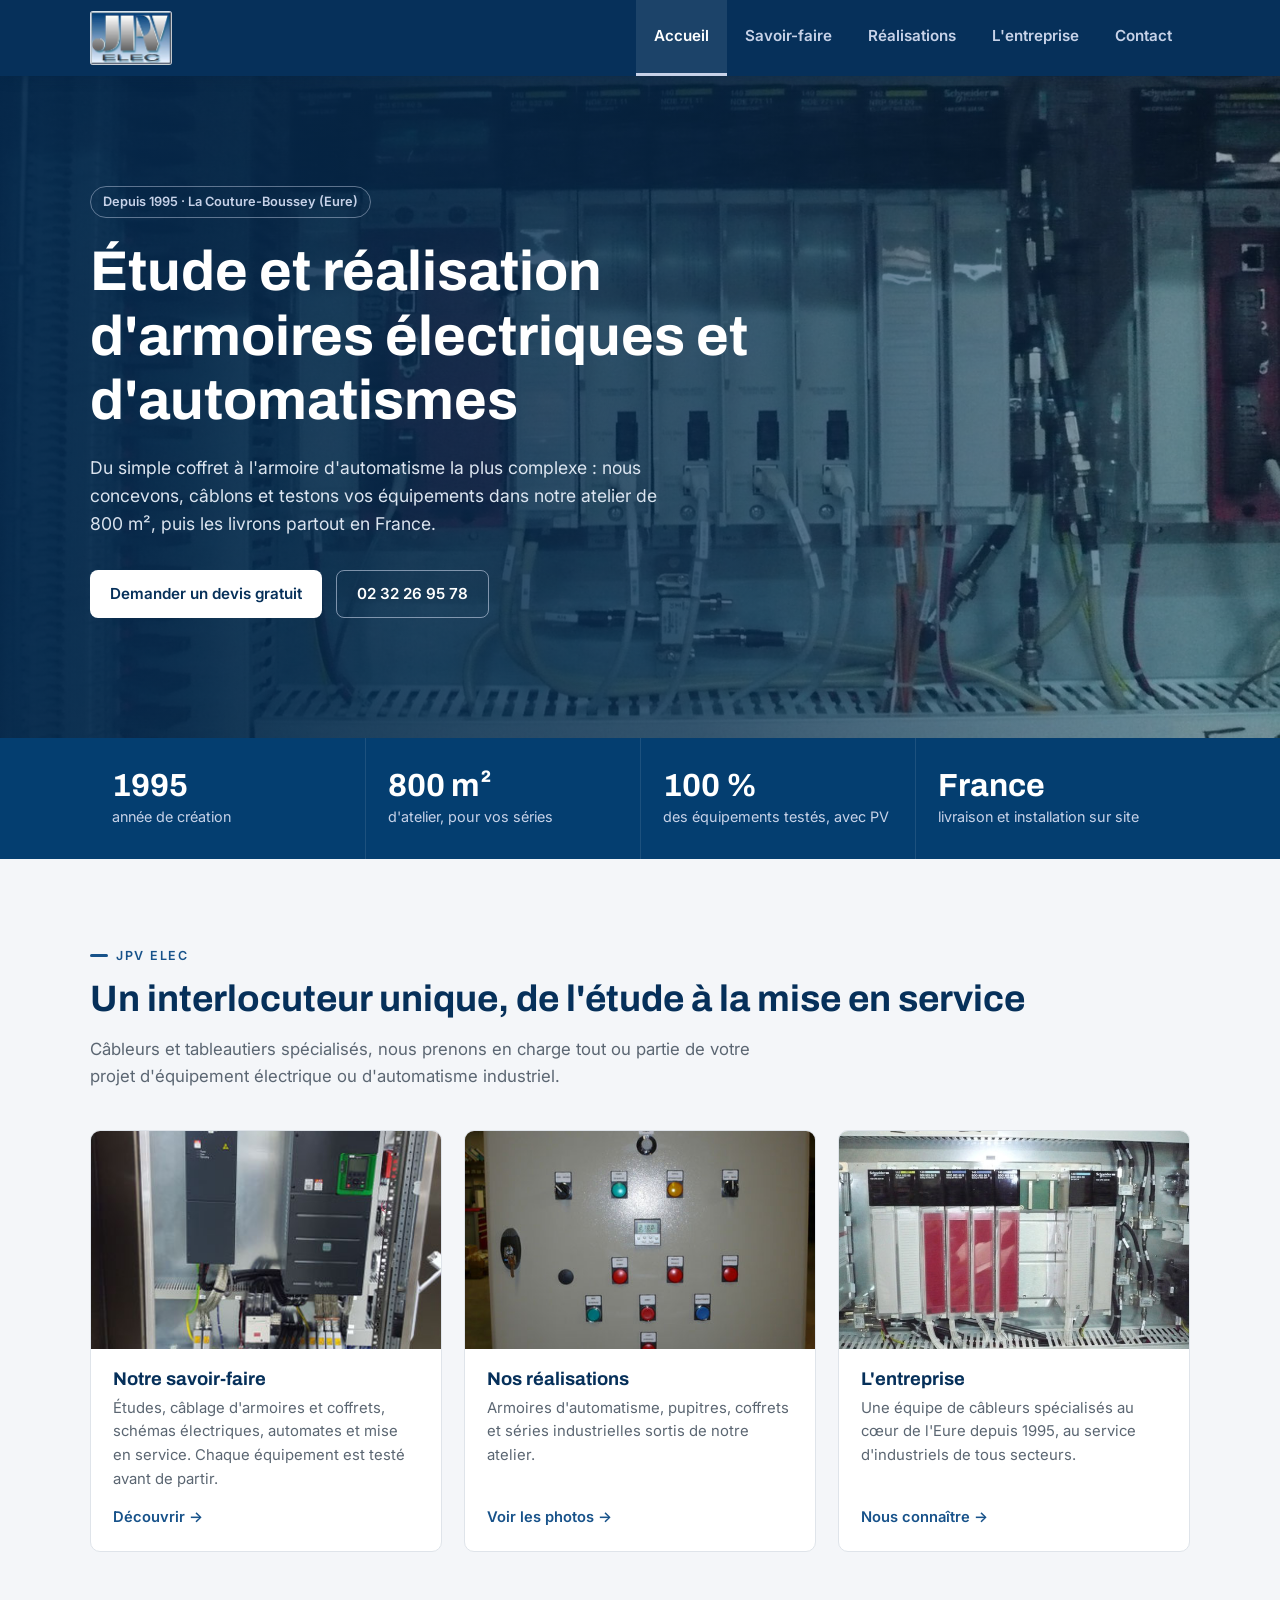
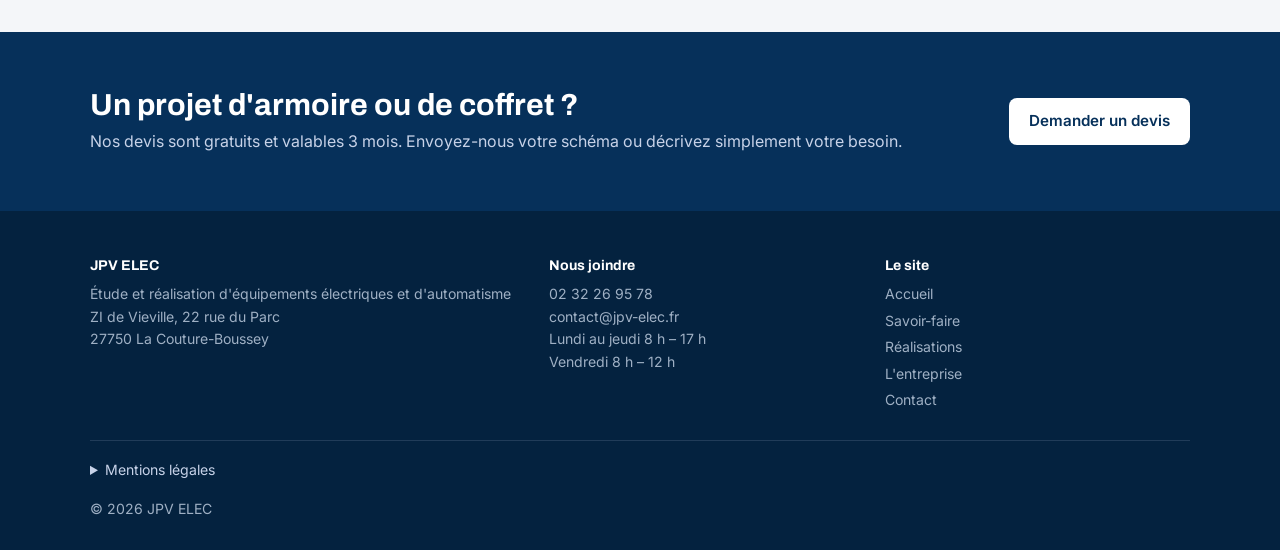
==== index.html @ 207b8ed4 "Site JPV ELEC Co-Authored-By: Claude Opus 5.5 <noreply@anthropic.com>" ====
<!doctype html>
<html lang="fr">
<head>
<meta charset="utf-8">
<meta name="viewport" content="width=device-width, initial-scale=1">
<title>JPV ELEC – Armoires électriques et automatismes – La Couture-Boussey (Eure)</title>
<meta name="description" content="JPV ELEC, depuis 1995 à La Couture-Boussey (27) : étude, câblage et réalisation d'armoires et coffrets électriques et d'automatismes. Tests à 100 %, livraison partout en France.">
<link rel="preconnect" href="https://fonts.googleapis.com">
<link rel="preconnect" href="https://fonts.gstatic.com" crossorigin>
<link href="https://fonts.googleapis.com/css2?family=Archivo:wght@500;700;800&family=Inter:wght@400;500;600&display=swap" rel="stylesheet">
<link rel="icon" href="img/logo-jpv-elec.jpg">
<link rel="stylesheet" href="style.css">
</head>
<body>

<!-- EN-TÊTE (identique sur les 5 pages) -->
<header>
  <nav class="wrap nav" aria-label="Navigation principale">
    <a class="brand" href="index.html" aria-label="JPV ELEC, accueil"><img src="img/logo-jpv-elec.jpg" alt="JPV ELEC" width="331" height="218"></a>
    <button class="burger" aria-label="Ouvrir le menu" aria-expanded="false" aria-controls="menu">
      <svg width="26" height="26" viewBox="0 0 24 24" fill="none" stroke="currentColor" stroke-width="2" stroke-linecap="round"><path d="M3 6h18M3 12h18M3 18h18"/></svg>
    </button>
    <ul class="tabs" id="menu">
      <li><a href="index.html" aria-current="page">Accueil</a></li>
      <li><a href="savoir-faire.html">Savoir-faire</a></li>
      <li><a href="realisations.html">Réalisations</a></li>
      <li><a href="entreprise.html">L'entreprise</a></li>
      <li><a href="contact.html">Contact</a></li>
    </ul>
  </nav>
</header>

<main>
<!-- GRANDE PHOTO -->
<section class="hero" style="background-image:url('img/ia21ee60344812179-1600.jpg')">
  <div class="wrap">
    <span class="badge">Depuis 1995 · La Couture-Boussey (Eure)</span>
    <h1>Étude et réalisation d'armoires électriques et d'automatismes</h1>
    <p>Du simple coffret à l'armoire d'automatisme la plus complexe : nous concevons, câblons et testons vos équipements dans notre atelier de 800 m², puis les livrons partout en France.</p>
    <div class="ctas">
      <a class="btn light" href="contact.html#devis">Demander un devis gratuit</a>
      <a class="btn ghost" href="tel:+33232269578">02 32 26 95 78</a>
    </div>
  </div>
</section>

<!-- CHIFFRES -->
<section class="stats" aria-label="JPV ELEC en chiffres">
  <div class="wrap grid">
    <div class="stat"><b>1995</b><span>année de création</span></div>
    <div class="stat"><b>800 m²</b><span>d'atelier, pour vos séries</span></div>
    <div class="stat"><b>100 %</b><span>des équipements testés, avec PV</span></div>
    <div class="stat"><b>France</b><span>livraison et installation sur site</span></div>
  </div>
</section>

<!-- APERÇU DES PAGES -->
<section>
  <div class="wrap">
    <span class="kicker">JPV ELEC</span>
    <h2>Un interlocuteur unique, de l'étude à la mise en service</h2>
    <p class="lead">Câbleurs et tableautiers spécialisés, nous prenons en charge tout ou partie de votre projet d'équipement électrique ou d'automatisme industriel.</p>
    <div class="previews">
      <a class="preview" href="savoir-faire.html">
        <img src="img/i850024b28430c142-600.jpg" alt="Armoire électrique avec variateurs câblée par JPV ELEC" loading="lazy">
        <div><h3>Notre savoir-faire</h3><p>Études, câblage d'armoires et coffrets, schémas électriques, automates et mise en service. Chaque équipement est testé avant de partir.</p><span class="more">Découvrir →</span></div>
      </a>
      <a class="preview" href="realisations.html">
        <img src="img/i2200077b1ac6ef0a-600.jpg" alt="Façade de pupitre de commande réalisée par JPV ELEC" loading="lazy">
        <div><h3>Nos réalisations</h3><p>Armoires d'automatisme, pupitres, coffrets et séries industrielles sortis de notre atelier.</p><span class="more">Voir les photos →</span></div>
      </a>
      <a class="preview" href="entreprise.html">
        <img src="img/i78c665cf13bf3472-600.jpg" alt="Armoire d'automatisme dans l'atelier JPV ELEC" loading="lazy">
        <div><h3>L'entreprise</h3><p>Une équipe de câbleurs spécialisés au cœur de l'Eure depuis 1995, au service d'industriels de tous secteurs.</p><span class="more">Nous connaître →</span></div>
      </a>
    </div>
  </div>
</section>

<!-- APPEL À L'ACTION -->
<section class="cta-band">
  <div class="wrap">
    <div>
      <h2>Un projet d'armoire ou de coffret ?</h2>
      <p>Nos devis sont gratuits et valables 3 mois. Envoyez-nous votre schéma ou décrivez simplement votre besoin.</p>
    </div>
    <a class="btn light" href="contact.html#devis">Demander un devis</a>
  </div>
</section>
</main>

<!-- PIED DE PAGE (identique sur les 5 pages) -->
<footer>
  <div class="wrap">
    <div class="fg">
      <div><b>JPV ELEC</b>Étude et réalisation d'équipements électriques et d'automatisme<br>ZI de Vieville, 22 rue du Parc<br>27750 La Couture-Boussey</div>
      <div><b>Nous joindre</b><a href="tel:+33232269578">02 32 26 95 78</a><br><a href="mailto:contact@jpv-elec.fr">contact@jpv-elec.fr</a><br>Lundi au jeudi 8 h – 17 h<br>Vendredi 8 h – 12 h</div>
      <div><b>Le site</b>
        <ul>
          <li><a href="index.html">Accueil</a></li>
          <li><a href="savoir-faire.html">Savoir-faire</a></li>
          <li><a href="realisations.html">Réalisations</a></li>
          <li><a href="entreprise.html">L'entreprise</a></li>
          <li><a href="contact.html">Contact</a></li>
        </ul>
      </div>
    </div>
    <details>
      <summary>Mentions légales</summary>
      <p>JPV ELEC, EURL au capital de 5 000 €, immatriculée au RCS d'Évreux sous le n° 400 261 178. SIRET : 400 261 178 00034. TVA intracommunautaire : FR79400261178. Code NAF : 33.20C. Siège : 22 rue du Parc, ZI de Vieville, 27750 La Couture-Boussey. Directeur de la publication : Jean-Noël Hollard, gérant. Hébergeur : OVH SAS, 2 rue Kellermann, 59100 Roubaix, France. Les données envoyées via le formulaire servent uniquement à répondre à votre demande et ne sont pas transmises à des tiers.</p>
    </details>
    <p class="copy">© <span id="y"></span> JPV ELEC</p>
  </div>
</footer>

<script src="script.js"></script>
</body>
</html>
---- style.css ----
/* JPV ELEC – style commun à toutes les pages (piste « Marine », couleurs du logo) */
:root{
  --navy:#06305a;      /* bandeau, titres */
  --navy-deep:#04223f; /* pied de page */
  --blue:#17528a;      /* bleu acier du logo : boutons, liens, accents */
  --blue-dark:#043e70; /* bleu du cadre du logo */
  --sky:#c7d2e8;       /* bleu clair du logo */
  --silver:#909090;    /* argent des lettres */
  --anthracite:#3c3e3b;/* « ELEC » */
  --line:#dfe4ea; --bg:#f4f6f9; --card:#fff; --text:#2b3036; --muted:#5b6672;
  --radius:10px; --max:1140px;
}
*{box-sizing:border-box;margin:0;padding:0}
body{font-family:Inter,system-ui,sans-serif;color:var(--text);background:var(--bg);line-height:1.6;font-size:16px}
img{max-width:100%;display:block}
a{color:inherit}
h1,h2,h3{font-family:Archivo,Inter,sans-serif;line-height:1.15;color:var(--navy)}
.wrap{max-width:var(--max);margin:0 auto;padding:0 20px}
section{padding:80px 0}
.kicker{display:inline-flex;align-items:center;gap:8px;font-size:.78rem;font-weight:600;letter-spacing:.14em;text-transform:uppercase;color:var(--blue);margin-bottom:12px}
.kicker::before{content:"";width:18px;height:3px;background:var(--blue);border-radius:2px}
h2{font-size:clamp(1.7rem,3.2vw,2.3rem);margin-bottom:16px}
.lead{color:var(--muted);max-width:680px;font-size:1.05rem}
.alt{background:#eaeff5}
.white{background:var(--card)}

/* BOUTONS */
.btn{display:inline-flex;align-items:center;gap:8px;background:var(--blue);color:#fff;font-weight:600;text-decoration:none;padding:11px 20px;border-radius:8px;border:0;cursor:pointer;font-size:.95rem;transition:background .15s}
.btn:hover{background:var(--blue-dark)}
.btn.light{background:#fff;color:var(--navy)}
.btn.light:hover{background:var(--sky)}
.btn.ghost{background:transparent;color:#fff;border:1.5px solid rgba(199,210,232,.6)}
.btn.ghost:hover{border-color:#fff;background:rgba(255,255,255,.08)}

/* EN-TÊTE ET ONGLETS */
header{position:sticky;top:0;z-index:50;background:var(--navy);box-shadow:0 2px 12px rgba(4,34,63,.25)}
.nav{display:flex;align-items:stretch;justify-content:space-between;height:76px}
.brand{display:flex;align-items:center}
.brand img{height:54px;width:auto;border-radius:3px}
.tabs{display:flex;list-style:none;align-items:stretch}
.tabs li{display:flex}
.tabs a{display:flex;align-items:center;padding:0 18px;color:var(--sky);text-decoration:none;font-weight:600;font-size:.95rem;border-bottom:3px solid transparent;transition:color .15s,background .15s}
.tabs a:hover{color:#fff;background:rgba(255,255,255,.05)}
.tabs a[aria-current="page"]{color:#fff;background:rgba(255,255,255,.09);border-bottom-color:var(--sky)}
.burger{display:none;background:none;border:0;color:#fff;cursor:pointer;padding:8px;align-self:center}

/* BANDEAU DES PAGES INTÉRIEURES */
.page-head{position:relative;color:#fff;padding:64px 0 60px;background:var(--navy) center/cover no-repeat}
.page-head::before{content:"";position:absolute;inset:0;background:linear-gradient(90deg,rgba(4,40,76,.95) 0%,rgba(4,40,76,.82) 55%,rgba(4,40,76,.55) 100%)}
.page-head .wrap{position:relative}
.page-head h1{color:#fff;font-size:clamp(2rem,4.4vw,3rem);margin-bottom:12px}
.page-head p{color:#dbe4ef;max-width:640px;font-size:1.08rem}

/* ACCUEIL */
.hero{position:relative;color:#fff;padding:110px 0 120px;background:var(--navy) center/cover no-repeat;overflow:hidden}
.hero::before{content:"";position:absolute;inset:0;background:linear-gradient(90deg,rgba(4,40,76,.94) 0%,rgba(4,40,76,.72) 55%,rgba(4,40,76,.3) 100%)}
.hero .wrap{position:relative}
.hero h1{color:#fff;font-size:clamp(2.1rem,5vw,3.5rem);max-width:760px;margin-bottom:20px}
.hero p{color:#dbe4ef;max-width:600px;font-size:1.1rem;margin-bottom:32px}
.ctas{display:flex;gap:14px;flex-wrap:wrap}
.badge{display:inline-block;font-size:.8rem;font-weight:600;color:var(--sky);border:1px solid rgba(199,210,232,.45);padding:5px 12px;border-radius:99px;margin-bottom:22px}

.stats{background:var(--blue-dark);color:#fff;padding:0}
.stats .grid{display:grid;grid-template-columns:repeat(4,1fr)}
.stat{padding:30px 22px;border-left:1px solid rgba(255,255,255,.1)}
.stat:first-child{border-left:0}
.stat b{display:block;font-family:Archivo;font-size:2rem;color:#fff;line-height:1.1}
.stat span{color:var(--sky);font-size:.9rem}

.previews{display:grid;grid-template-columns:repeat(3,1fr);gap:22px;margin-top:40px}
.preview{background:var(--card);border:1px solid var(--line);border-radius:var(--radius);overflow:hidden;text-decoration:none;display:flex;flex-direction:column;transition:transform .15s,box-shadow .15s}
.preview:hover{transform:translateY(-3px);box-shadow:0 12px 30px rgba(6,48,90,.1)}
.preview img{width:100%;aspect-ratio:16/10;object-fit:cover}
.preview div{padding:20px 22px 22px;display:flex;flex-direction:column;flex:1}
.preview h3{font-size:1.15rem;margin-bottom:6px}
.preview p{color:var(--muted);font-size:.93rem;flex:1}
.preview .more{margin-top:14px;color:var(--blue);font-weight:600;font-size:.92rem}

.cta-band{background:var(--navy);color:#fff;padding:56px 0}
.cta-band .wrap{display:flex;justify-content:space-between;align-items:center;gap:24px;flex-wrap:wrap}
.cta-band h2{color:#fff;margin:0 0 6px;font-size:clamp(1.4rem,2.6vw,1.9rem)}
.cta-band p{color:var(--sky)}

/* SAVOIR-FAIRE */
.cards{display:grid;grid-template-columns:repeat(4,1fr);gap:20px;margin-top:40px}
.card{background:var(--card);border:1px solid var(--line);border-radius:var(--radius);padding:28px 24px;transition:transform .15s,box-shadow .15s}
.card:hover{transform:translateY(-3px);box-shadow:0 12px 30px rgba(6,48,90,.08)}
.ico{width:46px;height:46px;border-radius:10px;background:#e6edf6;display:grid;place-items:center;margin-bottom:18px}
.ico svg{width:24px;height:24px;stroke:var(--blue)}
.card h3{font-size:1.12rem;margin-bottom:8px}
.card p{color:var(--muted);font-size:.94rem}
.split{display:grid;grid-template-columns:1.1fr 1fr;gap:48px;margin-top:64px;align-items:start}
.panel{background:var(--card);border:1px solid var(--line);border-radius:var(--radius);padding:30px}
.panel h3{font-size:1.15rem;margin-bottom:14px}
.tags{display:flex;flex-wrap:wrap;gap:8px}
.tags span{background:var(--bg);border:1px solid var(--line);padding:6px 12px;border-radius:99px;font-size:.87rem;color:var(--anthracite)}
.steps{list-style:none;counter-reset:s;display:grid;gap:16px}
.steps li{counter-increment:s;display:grid;grid-template-columns:36px 1fr;gap:14px;align-items:start}
.steps li::before{content:counter(s);width:36px;height:36px;border-radius:50%;background:var(--navy);color:#fff;font-family:Archivo;font-weight:700;display:grid;place-items:center}
.steps b{display:block;color:var(--navy)}
.steps span{color:var(--muted);font-size:.93rem}

.quality{background:var(--navy);color:#fff}
.quality h2{color:#fff}
.quality .kicker{color:var(--sky)}
.quality .kicker::before{background:var(--sky)}
.quality .lead{color:#c3cfdf}
.qgrid{display:grid;grid-template-columns:repeat(3,1fr);gap:20px;margin-top:40px}
.q{border:1px solid rgba(199,210,232,.2);border-radius:var(--radius);padding:26px;background:rgba(255,255,255,.04)}
.q b{display:block;font-family:Archivo;color:#fff;font-size:1.05rem;margin-bottom:6px}
.q p{color:#c3cfdf;font-size:.93rem}
.soft{margin-top:28px;display:flex;flex-wrap:wrap;gap:10px;align-items:center;color:#c3cfdf;font-size:.9rem}
.soft span{border:1px solid rgba(199,210,232,.3);padding:5px 12px;border-radius:6px;color:#fff;font-size:.85rem}

/* RÉALISATIONS */
.gallery{display:grid;grid-template-columns:repeat(4,1fr);gap:12px;margin-top:36px}
.gallery button{position:relative;border:0;padding:0;cursor:zoom-in;border-radius:8px;overflow:hidden;aspect-ratio:4/3;background:#d9dee3}
.gallery img{width:100%;height:100%;object-fit:cover;transition:transform .3s}
.gallery button:hover img{transform:scale(1.05)}
.gallery button span{position:absolute;left:0;right:0;bottom:0;padding:22px 12px 10px;font-size:.82rem;color:#fff;text-align:left;background:linear-gradient(transparent,rgba(4,34,63,.85))}
.projects{display:grid;grid-template-columns:repeat(3,1fr);gap:14px;margin-top:24px}
.project{background:var(--card);border:1px solid var(--line);border-left:4px solid var(--blue);border-radius:8px;padding:16px 18px;font-size:.95rem}
.project b{display:block;color:var(--navy);font-family:Archivo}
.project span{color:var(--muted);font-size:.88rem}
.lightbox{position:fixed;inset:0;background:rgba(4,20,38,.95);display:none;align-items:center;justify-content:center;z-index:100;padding:20px}
.lightbox.open{display:flex}
.lightbox img{max-height:86vh;max-width:92vw;border-radius:6px}
.lightbox .x,.lightbox .nv{position:absolute;background:rgba(255,255,255,.12);color:#fff;border:0;border-radius:50%;width:46px;height:46px;font-size:1.4rem;cursor:pointer}
.lightbox .x{top:18px;right:18px}
.lightbox .prev{left:18px;top:50%;transform:translateY(-50%)}
.lightbox .next{right:18px;top:50%;transform:translateY(-50%)}
.lightbox p{position:absolute;bottom:20px;left:0;right:0;text-align:center;color:var(--sky);font-size:.9rem}

/* L'ENTREPRISE */
.about{display:grid;grid-template-columns:1fr 1fr;gap:56px;align-items:center}
.about .photo{border-radius:var(--radius);overflow:hidden;aspect-ratio:4/3;background:#d9dee3}
.about .photo img{width:100%;height:100%;object-fit:cover}
.timeline{list-style:none;margin-top:26px;border-left:2px solid var(--sky);padding-left:22px;display:grid;gap:16px}
.timeline li{position:relative}
.timeline li::before{content:"";position:absolute;left:-29px;top:6px;width:12px;height:12px;border-radius:50%;background:var(--blue);border:2px solid var(--bg)}
.timeline b{font-family:Archivo;color:var(--navy)}
.timeline span{display:block;color:var(--muted);font-size:.93rem}
.clients{display:grid;grid-template-columns:repeat(4,1fr);gap:14px;margin-top:36px}
.client{background:var(--card);border:1px solid var(--line);border-radius:8px;padding:20px;text-align:center;font-family:Archivo;font-weight:700;color:var(--navy)}
.client small{display:block;font-family:Inter;font-weight:400;color:var(--muted);font-size:.8rem;margin-top:4px}
.sectors{margin-top:28px}

/* CONTACT */
.cgrid{display:grid;grid-template-columns:1fr 1.2fr;gap:40px}
.info{display:grid;gap:18px}
.info div{display:grid;grid-template-columns:40px 1fr;gap:12px;align-items:start}
.info .ico{width:40px;height:40px;margin:0}
.info .ico svg{width:20px;height:20px}
.info b{display:block;color:var(--navy)}
.info a{text-decoration:none}
.info a:hover{color:var(--blue)}
.map{border-radius:var(--radius);overflow:hidden;border:1px solid var(--line);min-height:300px;margin-top:24px}
.map iframe{width:100%;height:100%;min-height:300px;border:0;display:block}
form{background:var(--card);border:1px solid var(--line);border-top:4px solid var(--navy);border-radius:var(--radius);padding:28px;display:grid;grid-template-columns:1fr 1fr;gap:14px;scroll-margin-top:96px}
form h2{grid-column:1/-1;font-size:1.35rem;margin:0}
.form-msg{grid-column:1/-1;padding:12px 14px;border-radius:7px;font-size:.92rem;font-weight:500}
.form-msg.ok{background:#e3f1e6;color:#1d5b2c;border:1px solid #b9dcc1}
.form-msg.err{background:#fbe9e7;color:#8a2a1c;border:1px solid #efc2bb}
form p.note{grid-column:1/-1;color:var(--muted);font-size:.88rem;margin-top:-6px}
label{display:grid;gap:5px;font-size:.86rem;font-weight:500;color:var(--anthracite)}
label.full{grid-column:1/-1}
input,textarea{font:inherit;padding:11px 12px;border:1px solid #cdd4db;border-radius:7px;background:#fff;color:var(--text);width:100%}
input:focus,textarea:focus{outline:2px solid var(--blue);border-color:var(--blue)}
textarea{min-height:130px;resize:vertical}
form .btn{grid-column:1/-1;justify-self:start}

/* PIED DE PAGE */
footer{background:var(--navy-deep);color:#9fb0c4;padding:44px 0 30px;font-size:.88rem}
footer .fg{display:grid;grid-template-columns:1.4fr 1fr 1fr;gap:32px}
footer b{color:#fff;display:block;margin-bottom:6px;font-family:Archivo}
footer a{text-decoration:none}
footer a:hover{color:#fff}
footer ul{list-style:none;display:grid;gap:4px}
footer details{margin-top:28px;border-top:1px solid rgba(199,210,232,.15);padding-top:18px}
footer summary{cursor:pointer;color:var(--sky)}
footer details p{margin-top:10px;line-height:1.7;max-width:760px}
footer .copy{margin-top:16px}

@media (max-width:1000px){
  .tabs a{padding:0 12px;font-size:.9rem}
}
@media (max-width:960px){
  .cards{grid-template-columns:repeat(2,1fr)}
  .split,.about,.cgrid{grid-template-columns:1fr}
  .qgrid,.projects,.previews{grid-template-columns:1fr 1fr}
  .gallery,.clients{grid-template-columns:repeat(3,1fr)}
  .stats .grid{grid-template-columns:repeat(2,1fr)}
  .stat:nth-child(3){border-left:0}
  footer .fg{grid-template-columns:1fr 1fr}
}
@media (max-width:820px){
  .nav{height:68px}
  .brand img{height:48px}
  .burger{display:block}
  .tabs{position:absolute;top:68px;left:0;right:0;background:var(--navy);flex-direction:column;padding:6px 0 14px;display:none;border-top:1px solid rgba(199,210,232,.15)}
  .tabs.open{display:flex}
  .tabs a{padding:13px 20px;border-bottom:0;border-left:3px solid transparent;font-size:1rem}
  .tabs a[aria-current="page"]{border-left-color:var(--sky)}
}
@media (max-width:560px){
  section{padding:60px 0}
  .wrap{padding:0 16px}
  .hero{padding:72px 0 84px}
  .page-head{padding:48px 0 44px}
  .cards,.qgrid,.projects,.previews{grid-template-columns:1fr}
  .gallery,.clients{grid-template-columns:1fr 1fr}
  form{grid-template-columns:1fr;padding:20px}
  .stat{padding:22px 16px}
  .stat b{font-size:1.6rem}
  footer .fg{grid-template-columns:1fr}
}
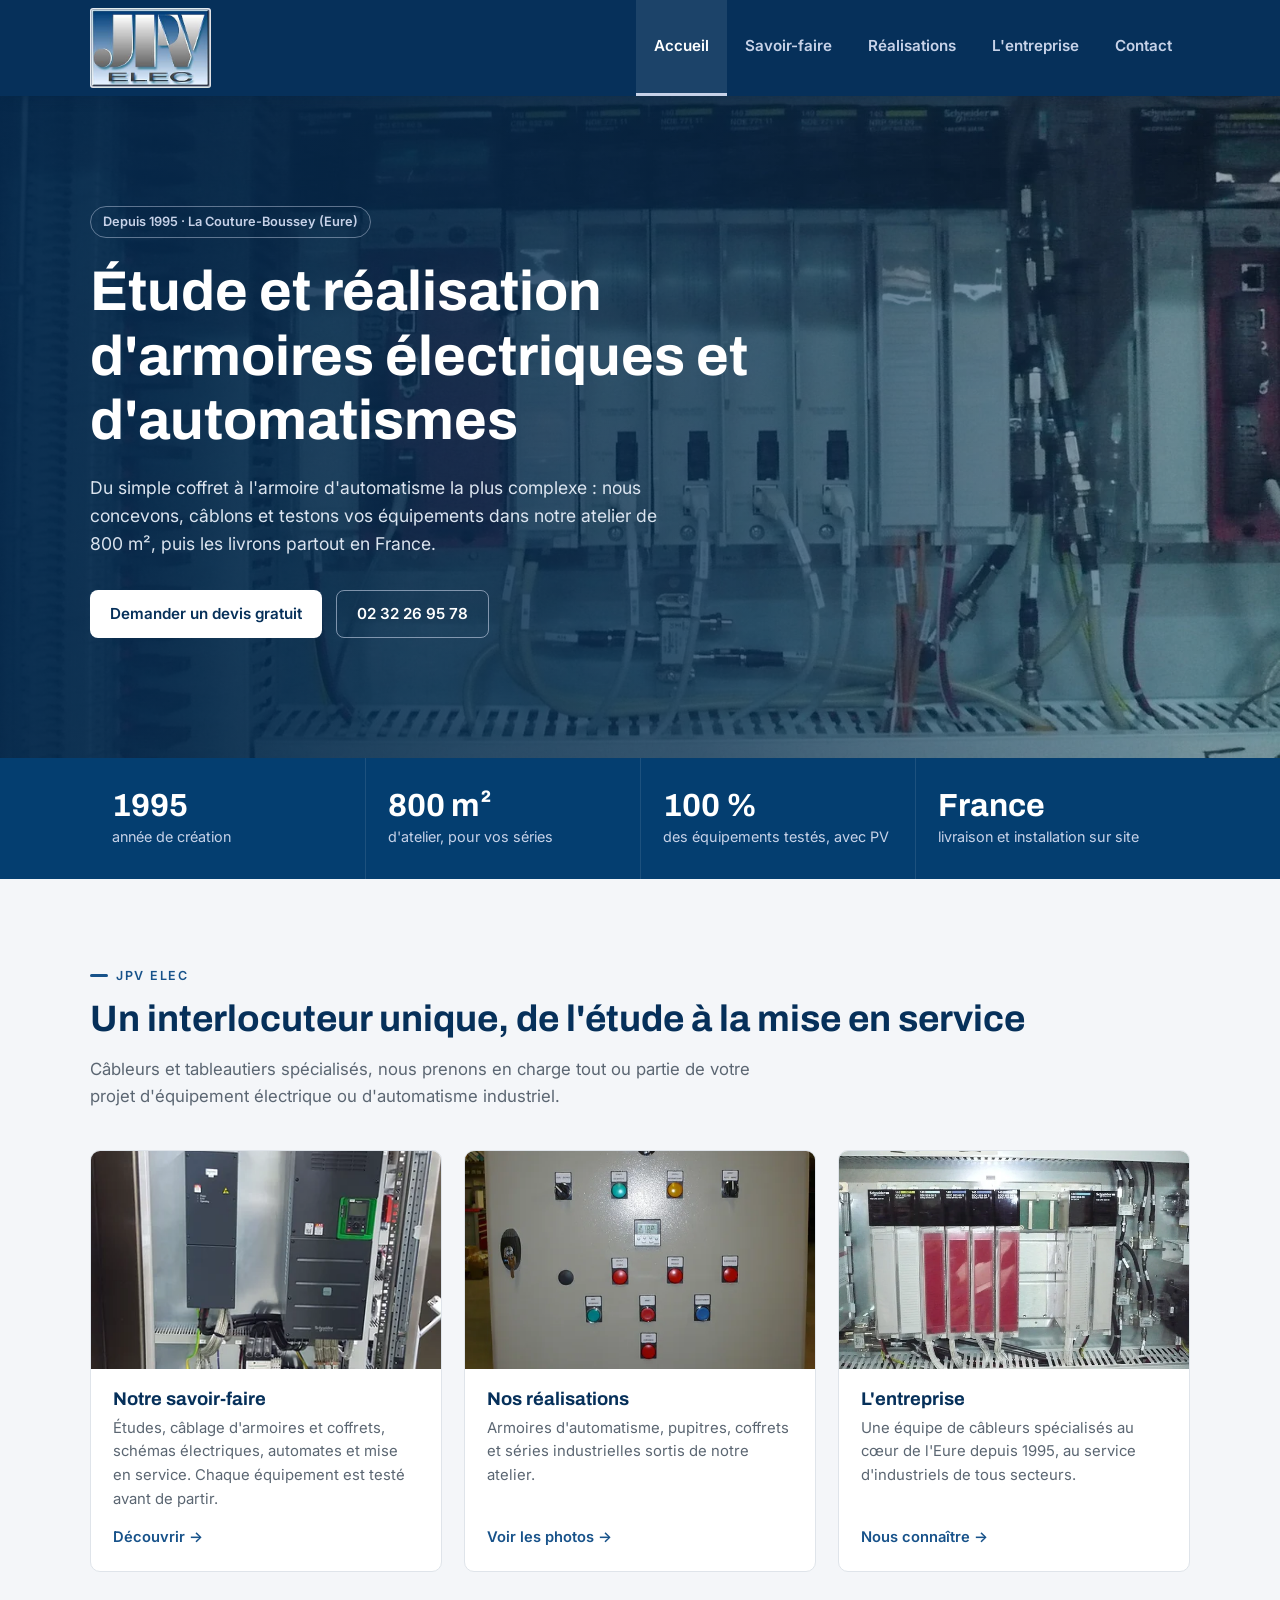
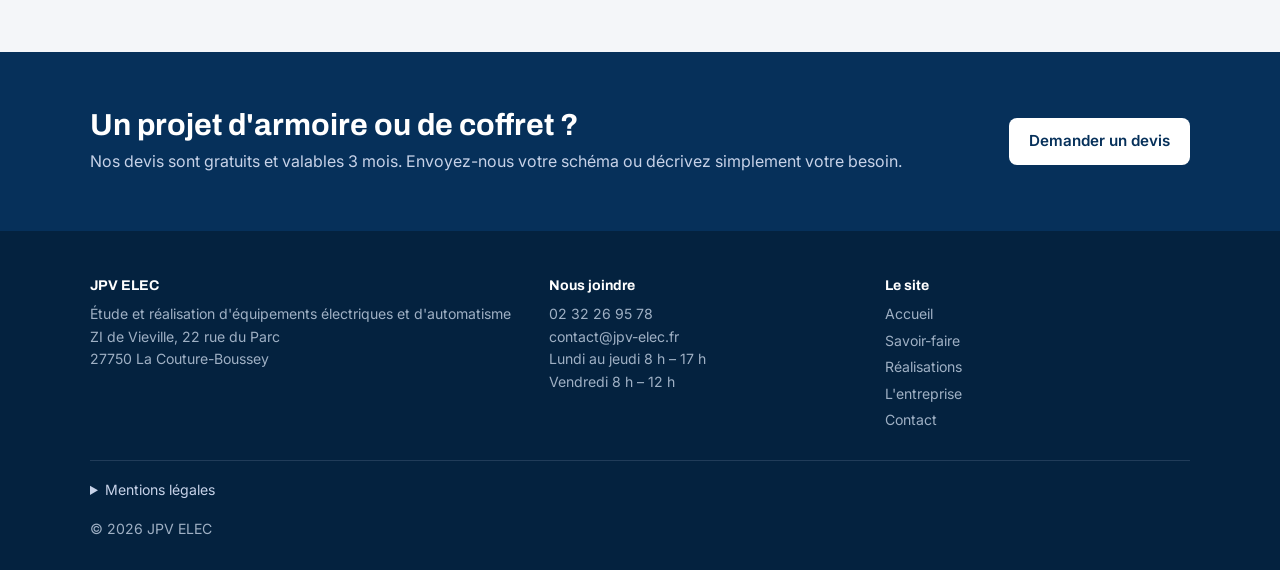
==== commit 335b648d: "Passe toutes les photos en WebP - Vignettes et grands formats WebP avec srcset, anciens JPEG retirés" ====
--- a/index.html
+++ b/index.html
@@ -32,7 +32,7 @@
 
 <main>
 <!-- GRANDE PHOTO -->
-<section class="hero" style="background-image:url('img/ia21ee60344812179-1600.jpg')">
+<section class="hero" style="background-image:url('img/ia21ee60344812179-1600.webp')">
   <div class="wrap">
     <span class="badge">Depuis 1995 · La Couture-Boussey (Eure)</span>
     <h1>Étude et réalisation d'armoires électriques et d'automatismes</h1>
@@ -62,15 +62,15 @@
     <p class="lead">Câbleurs et tableautiers spécialisés, nous prenons en charge tout ou partie de votre projet d'équipement électrique ou d'automatisme industriel.</p>
     <div class="previews">
       <a class="preview" href="savoir-faire.html">
-        <img src="img/i850024b28430c142-600.jpg" alt="Armoire électrique avec variateurs câblée par JPV ELEC" loading="lazy">
+        <img src="img/i850024b28430c142-vignette.webp" srcset="img/i850024b28430c142-vignette.webp 382w, img/i850024b28430c142-1600.webp 900w" sizes="auto, (max-width: 560px) 95vw, 360px" alt="Armoire électrique avec variateurs câblée par JPV ELEC" loading="lazy">
         <div><h3>Notre savoir-faire</h3><p>Études, câblage d'armoires et coffrets, schémas électriques, automates et mise en service. Chaque équipement est testé avant de partir.</p><span class="more">Découvrir →</span></div>
       </a>
       <a class="preview" href="realisations.html">
-        <img src="img/i2200077b1ac6ef0a-600.jpg" alt="Façade de pupitre de commande réalisée par JPV ELEC" loading="lazy">
+        <img src="img/i2200077b1ac6ef0a-vignette.webp" srcset="img/i2200077b1ac6ef0a-vignette.webp 510w, img/i2200077b1ac6ef0a-1600.webp 1200w" sizes="auto, (max-width: 560px) 95vw, 360px" alt="Façade de pupitre de commande réalisée par JPV ELEC" loading="lazy">
         <div><h3>Nos réalisations</h3><p>Armoires d'automatisme, pupitres, coffrets et séries industrielles sortis de notre atelier.</p><span class="more">Voir les photos →</span></div>
       </a>
       <a class="preview" href="entreprise.html">
-        <img src="img/i78c665cf13bf3472-600.jpg" alt="Armoire d'automatisme dans l'atelier JPV ELEC" loading="lazy">
+        <img src="img/i78c665cf13bf3472-vignette.webp" srcset="img/i78c665cf13bf3472-vignette.webp 640w, img/i78c665cf13bf3472-1600.webp 1600w" sizes="auto, (max-width: 560px) 95vw, 360px" alt="Armoire d'automatisme dans l'atelier JPV ELEC" loading="lazy">
         <div><h3>L'entreprise</h3><p>Une équipe de câbleurs spécialisés au cœur de l'Eure depuis 1995, au service d'industriels de tous secteurs.</p><span class="more">Nous connaître →</span></div>
       </a>
     </div>
--- a/style.css
+++ b/style.css
@@ -34,9 +34,9 @@
 
 /* EN-TÊTE ET ONGLETS */
 header{position:sticky;top:0;z-index:50;background:var(--navy);box-shadow:0 2px 12px rgba(4,34,63,.25)}
-.nav{display:flex;align-items:stretch;justify-content:space-between;height:76px}
+.nav{display:flex;align-items:stretch;justify-content:space-between;height:96px}
 .brand{display:flex;align-items:center}
-.brand img{height:54px;width:auto;border-radius:3px}
+.brand img{height:80px;width:auto;border-radius:3px}
 .tabs{display:flex;list-style:none;align-items:stretch}
 .tabs li{display:flex}
 .tabs a{display:flex;align-items:center;padding:0 18px;color:var(--sky);text-decoration:none;font-weight:600;font-size:.95rem;border-bottom:3px solid transparent;transition:color .15s,background .15s}
@@ -71,6 +71,8 @@
 .preview{background:var(--card);border:1px solid var(--line);border-radius:var(--radius);overflow:hidden;text-decoration:none;display:flex;flex-direction:column;transition:transform .15s,box-shadow .15s}
 .preview:hover{transform:translateY(-3px);box-shadow:0 12px 30px rgba(6,48,90,.1)}
 .preview img{width:100%;aspect-ratio:16/10;object-fit:cover}
+.preview img[src*="i850024b28430c142"]{object-position:center 44%}
+.preview img[src*="i2200077b1ac6ef0a"]{object-position:center 58%}
 .preview div{padding:20px 22px 22px;display:flex;flex-direction:column;flex:1}
 .preview h3{font-size:1.15rem;margin-bottom:6px}
 .preview p{color:var(--muted);font-size:.93rem;flex:1}
@@ -122,6 +124,35 @@
 .project{background:var(--card);border:1px solid var(--line);border-left:4px solid var(--blue);border-radius:8px;padding:16px 18px;font-size:.95rem}
 .project b{display:block;color:var(--navy);font-family:Archivo}
 .project span{color:var(--muted);font-size:.88rem}
+/* Nos fabrications */
+.shot{position:relative;display:block;width:100%;border:0;padding:0;cursor:zoom-in;border-radius:8px;overflow:hidden;aspect-ratio:4/3;background:#d9dee3}
+.shot img{width:100%;height:100%;object-fit:cover;transition:transform .3s}
+.gallery img.photo-portrait,.shot img.photo-portrait{object-fit:contain}
+.shot:hover img{transform:scale(1.04)}
+.shot em{position:absolute;top:10px;left:10px;background:var(--navy);color:#fff;font-style:normal;font-weight:600;font-size:.8rem;padding:3px 10px;border-radius:99px}
+.fab{display:grid;grid-template-columns:1fr 1fr;gap:40px;align-items:start;padding:44px 0;border-top:1px solid var(--line)}
+.fab:first-of-type{margin-top:28px}
+.fab-photos{display:grid;grid-template-columns:1fr 1fr;gap:12px}
+.fab-photos.three{grid-template-columns:repeat(3,1fr)}
+.fab-photos .shot:only-child{grid-column:1/-1;aspect-ratio:3/4;max-width:340px}
+.for{display:inline-block;font-size:.8rem;font-weight:600;color:var(--blue);background:#e6edf6;padding:4px 10px;border-radius:99px;margin-bottom:10px}
+.fab h3{font-size:1.4rem;margin-bottom:10px}
+.fab-txt>p{color:var(--muted)}
+.fab h4{font-family:Archivo,Inter,sans-serif;color:var(--navy);font-size:.95rem;margin:20px 0 10px}
+.checks{list-style:none;display:grid;gap:7px;font-size:.94rem}
+.checks>li{position:relative;padding-left:24px}
+.checks>li::before{content:"";position:absolute;left:2px;top:.45em;width:11px;height:6px;border-left:2px solid var(--blue);border-bottom:2px solid var(--blue);transform:rotate(-45deg)}
+.checks ul{margin:6px 0 2px 16px;color:var(--muted);font-size:.9rem}
+.lots{display:grid;grid-template-columns:repeat(3,1fr);gap:20px;margin-top:32px}
+.lot{background:var(--card);border:1px solid var(--line);border-radius:var(--radius);overflow:hidden;display:flex;flex-direction:column}
+.lot .shot{border-radius:0}
+.lot>div:last-child{padding:16px 18px 18px}
+.lot h3{font-size:1.05rem}
+.lot p{color:var(--muted);font-size:.9rem;margin-top:4px}
+.lot.wide{grid-column:span 2}
+.duo,.trio{display:grid;grid-template-columns:1fr 1fr;gap:2px}
+.trio{grid-template-columns:1fr 1fr 1fr}
+.tools{margin-top:12px}
 .lightbox{position:fixed;inset:0;background:rgba(4,20,38,.95);display:none;align-items:center;justify-content:center;z-index:100;padding:20px}
 .lightbox.open{display:flex}
 .lightbox img{max-height:86vh;max-width:92vw;border-radius:6px}
@@ -156,7 +187,7 @@
 .info a:hover{color:var(--blue)}
 .map{border-radius:var(--radius);overflow:hidden;border:1px solid var(--line);min-height:300px;margin-top:24px}
 .map iframe{width:100%;height:100%;min-height:300px;border:0;display:block}
-form{background:var(--card);border:1px solid var(--line);border-top:4px solid var(--navy);border-radius:var(--radius);padding:28px;display:grid;grid-template-columns:1fr 1fr;gap:14px;scroll-margin-top:96px}
+form{background:var(--card);border:1px solid var(--line);border-top:4px solid var(--navy);border-radius:var(--radius);padding:28px;display:grid;grid-template-columns:1fr 1fr;gap:14px;scroll-margin-top:116px}
 form h2{grid-column:1/-1;font-size:1.35rem;margin:0}
 .form-msg{grid-column:1/-1;padding:12px 14px;border-radius:7px;font-size:.92rem;font-weight:500}
 .form-msg.ok{background:#e3f1e6;color:#1d5b2c;border:1px solid #b9dcc1}
@@ -189,15 +220,17 @@
   .split,.about,.cgrid{grid-template-columns:1fr}
   .qgrid,.projects,.previews{grid-template-columns:1fr 1fr}
   .gallery,.clients{grid-template-columns:repeat(3,1fr)}
+  .fab{grid-template-columns:1fr;gap:24px}
+  .lots{grid-template-columns:1fr 1fr}
   .stats .grid{grid-template-columns:repeat(2,1fr)}
   .stat:nth-child(3){border-left:0}
   footer .fg{grid-template-columns:1fr 1fr}
 }
 @media (max-width:820px){
-  .nav{height:68px}
-  .brand img{height:48px}
+  .nav{height:80px}
+  .brand img{height:64px}
   .burger{display:block}
-  .tabs{position:absolute;top:68px;left:0;right:0;background:var(--navy);flex-direction:column;padding:6px 0 14px;display:none;border-top:1px solid rgba(199,210,232,.15)}
+  .tabs{position:absolute;top:80px;left:0;right:0;background:var(--navy);flex-direction:column;padding:6px 0 14px;display:none;border-top:1px solid rgba(199,210,232,.15)}
   .tabs.open{display:flex}
   .tabs a{padding:13px 20px;border-bottom:0;border-left:3px solid transparent;font-size:1rem}
   .tabs a[aria-current="page"]{border-left-color:var(--sky)}
@@ -209,6 +242,9 @@
   .page-head{padding:48px 0 44px}
   .cards,.qgrid,.projects,.previews{grid-template-columns:1fr}
   .gallery,.clients{grid-template-columns:1fr 1fr}
+  .lots{grid-template-columns:1fr}
+  .lot.wide{grid-column:auto}
+  .fab{padding:32px 0}
   form{grid-template-columns:1fr;padding:20px}
   .stat{padding:22px 16px}
   .stat b{font-size:1.6rem}
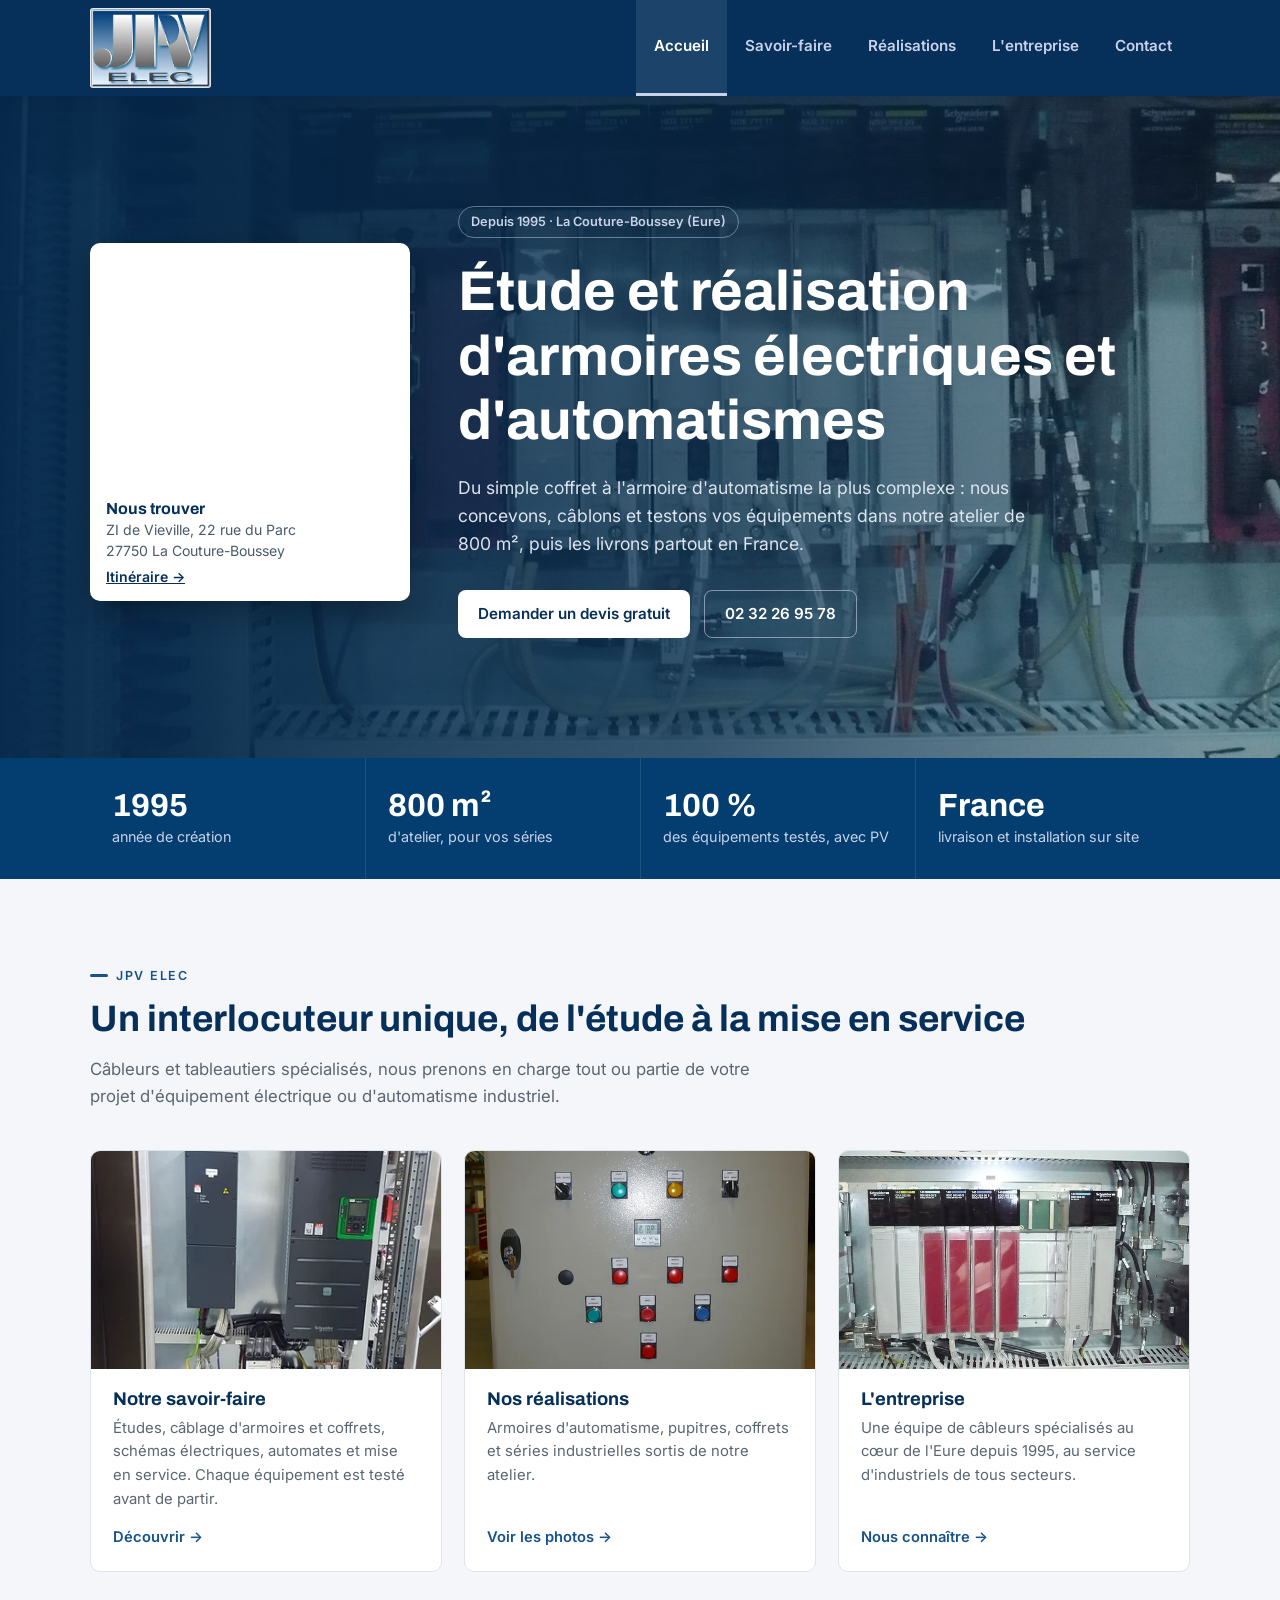
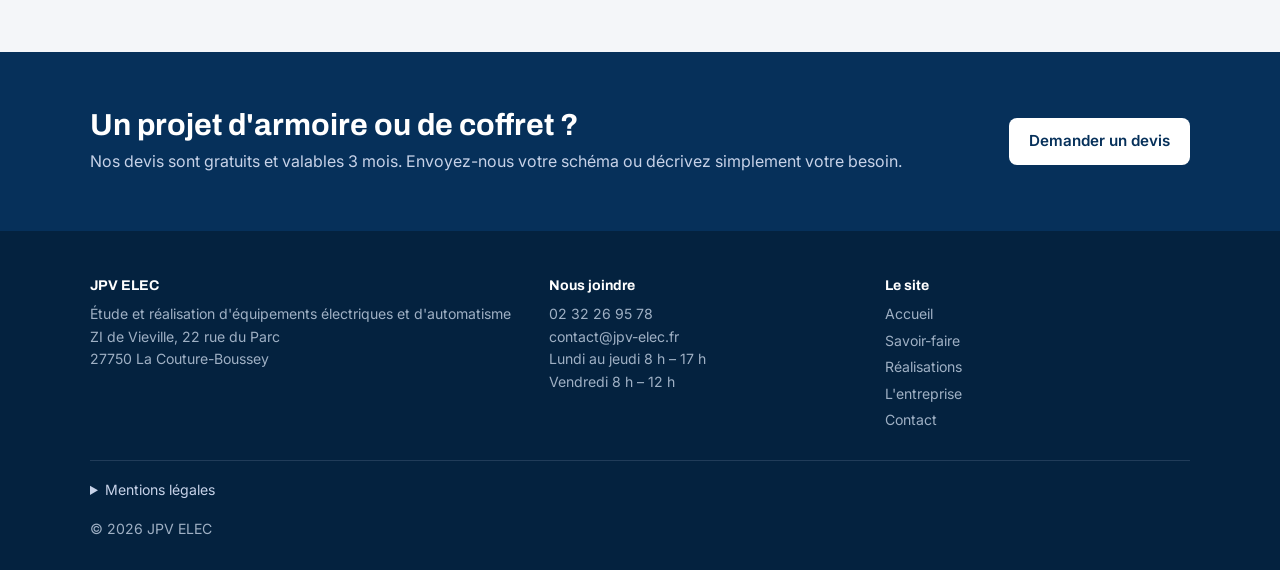
==== commit 9ef65cca: "Ajoute un plan d'accès sur la page d'accueil Co-Authored-By: Claude Opus 5.5 <noreply@anthropic.com>" ====
--- a/index.html
+++ b/index.html
@@ -33,13 +33,20 @@
 <main>
 <!-- GRANDE PHOTO -->
 <section class="hero" style="background-image:url('img/ia21ee60344812179-1600.webp')">
-  <div class="wrap">
-    <span class="badge">Depuis 1995 · La Couture-Boussey (Eure)</span>
-    <h1>Étude et réalisation d'armoires électriques et d'automatismes</h1>
-    <p>Du simple coffret à l'armoire d'automatisme la plus complexe : nous concevons, câblons et testons vos équipements dans notre atelier de 800 m², puis les livrons partout en France.</p>
-    <div class="ctas">
-      <a class="btn light" href="contact.html#devis">Demander un devis gratuit</a>
-      <a class="btn ghost" href="tel:+33232269578">02 32 26 95 78</a>
+  <div class="wrap hero-grid">
+    <div class="hero-text">
+      <span class="badge">Depuis 1995 · La Couture-Boussey (Eure)</span>
+      <h1>Étude et réalisation d'armoires électriques et d'automatismes</h1>
+      <p>Du simple coffret à l'armoire d'automatisme la plus complexe : nous concevons, câblons et testons vos équipements dans notre atelier de 800 m², puis les livrons partout en France.</p>
+      <div class="ctas">
+        <a class="btn light" href="contact.html#devis">Demander un devis gratuit</a>
+        <a class="btn ghost" href="tel:+33232269578">02 32 26 95 78</a>
+      </div>
+    </div>
+    <!-- PLAN D'ACCÈS -->
+    <div class="hero-map">
+      <iframe src="https://www.google.com/maps?q=JPV+ELEC,+22+rue+du+Parc,+27750+La+Couture-Boussey&amp;z=14&amp;output=embed" title="Plan d'accès à JPV ELEC, La Couture-Boussey" loading="lazy" referrerpolicy="no-referrer-when-downgrade"></iframe>
+      <div class="hero-map-txt"><b>Nous trouver</b><span>ZI de Vieville, 22 rue du Parc<br>27750 La Couture-Boussey</span><a href="https://www.google.com/maps/dir/?api=1&amp;destination=22+rue+du+Parc,+27750+La+Couture-Boussey" target="_blank" rel="noopener">Itinéraire →</a></div>
     </div>
   </div>
 </section>
--- a/style.css
+++ b/style.css
@@ -55,6 +55,14 @@
 .hero{position:relative;color:#fff;padding:110px 0 120px;background:var(--navy) center/cover no-repeat;overflow:hidden}
 .hero::before{content:"";position:absolute;inset:0;background:linear-gradient(90deg,rgba(4,40,76,.94) 0%,rgba(4,40,76,.72) 55%,rgba(4,40,76,.3) 100%)}
 .hero .wrap{position:relative}
+.hero-grid{display:grid;grid-template-columns:320px 1fr;gap:48px;align-items:center}
+.hero-text{order:2;min-width:0}
+.hero-map{order:1;background:#fff;border-radius:var(--radius);overflow:hidden;box-shadow:0 12px 32px rgba(0,0,0,.3)}
+.hero-map iframe{display:block;width:100%;height:240px;border:0}
+.hero-map-txt{padding:14px 16px;color:var(--navy);font-size:.88rem;line-height:1.45}
+.hero-map-txt b{display:block;font-family:Archivo,Inter,sans-serif;font-size:1rem}
+.hero-map-txt span{display:block;color:#4a5a6c}
+.hero-map-txt a{display:inline-block;margin-top:6px;font-weight:600;color:var(--navy)}
 .hero h1{color:#fff;font-size:clamp(2.1rem,5vw,3.5rem);max-width:760px;margin-bottom:20px}
 .hero p{color:#dbe4ef;max-width:600px;font-size:1.1rem;margin-bottom:32px}
 .ctas{display:flex;gap:14px;flex-wrap:wrap}
@@ -221,6 +229,8 @@
   .qgrid,.projects,.previews{grid-template-columns:1fr 1fr}
   .gallery,.clients{grid-template-columns:repeat(3,1fr)}
   .fab{grid-template-columns:1fr;gap:24px}
+  .hero-grid{grid-template-columns:1fr;gap:40px}
+  .hero-map{order:3;max-width:480px}
   .lots{grid-template-columns:1fr 1fr}
   .stats .grid{grid-template-columns:repeat(2,1fr)}
   .stat:nth-child(3){border-left:0}
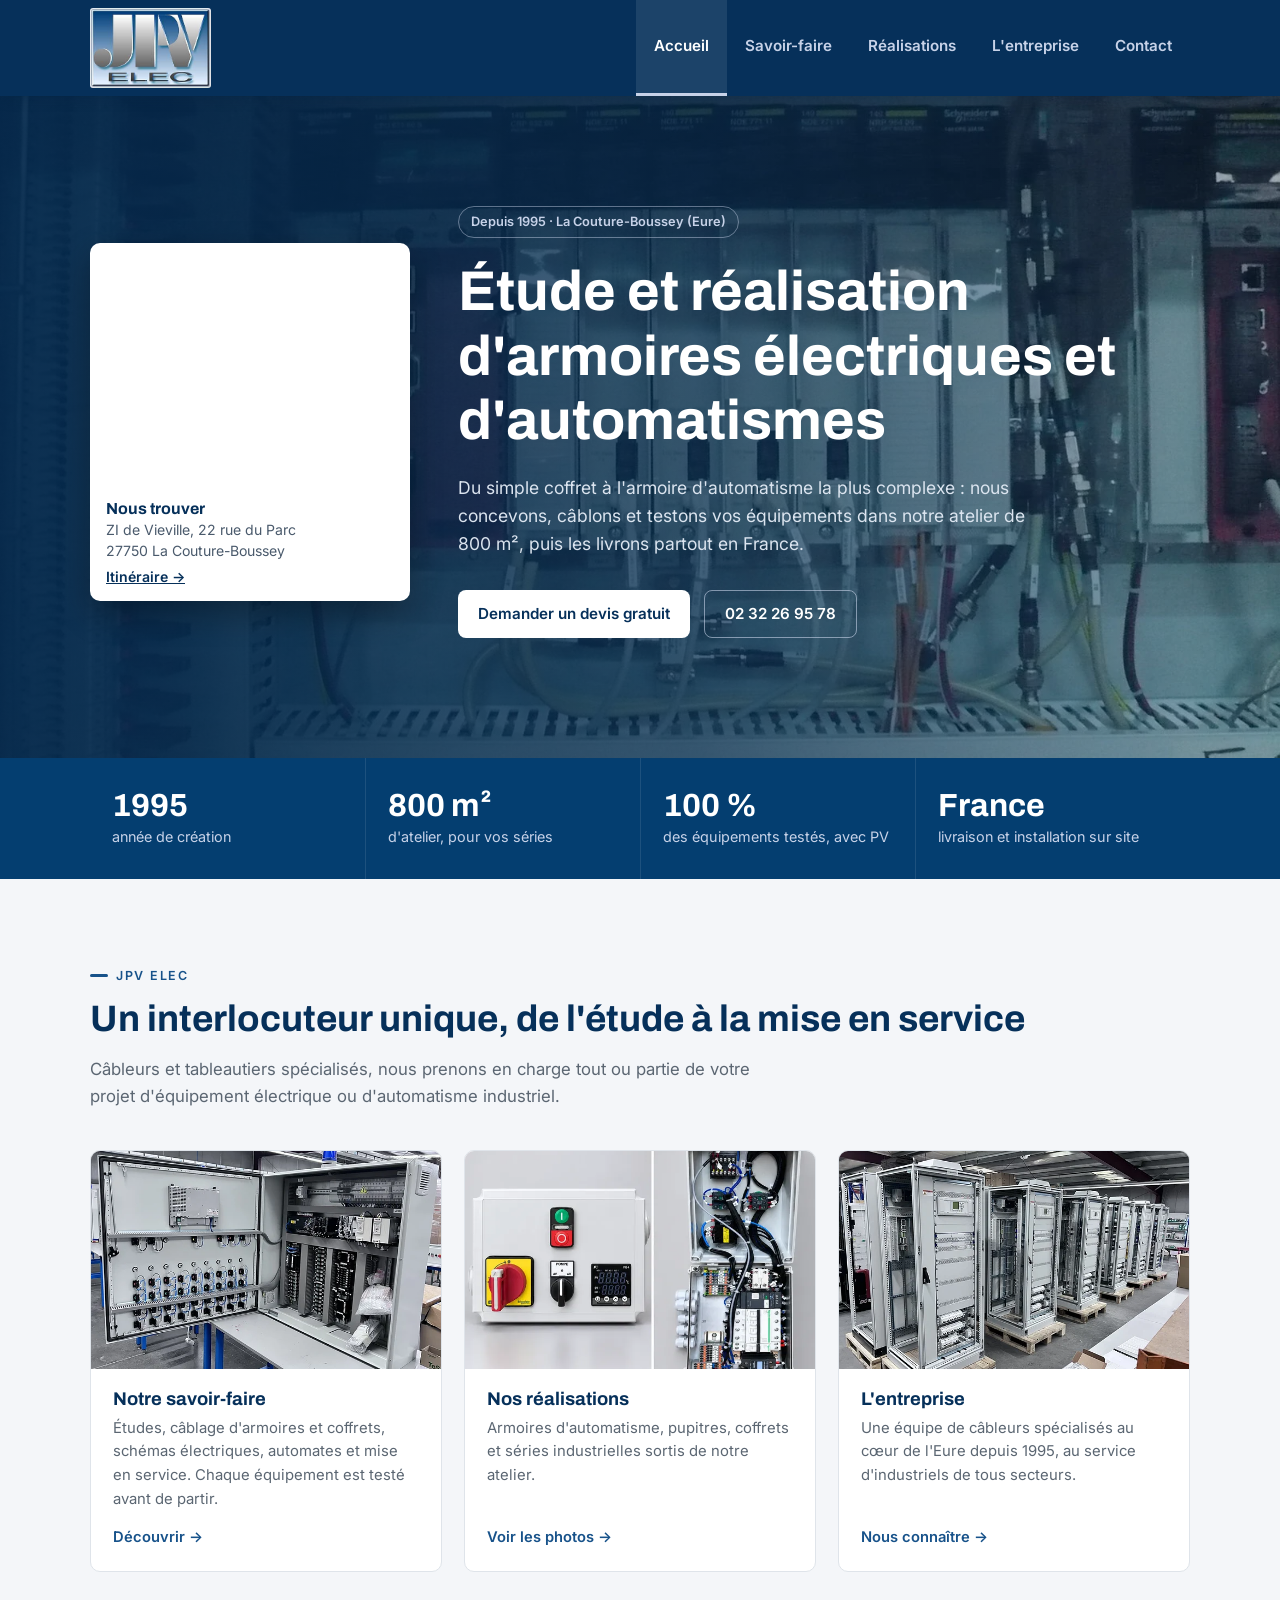
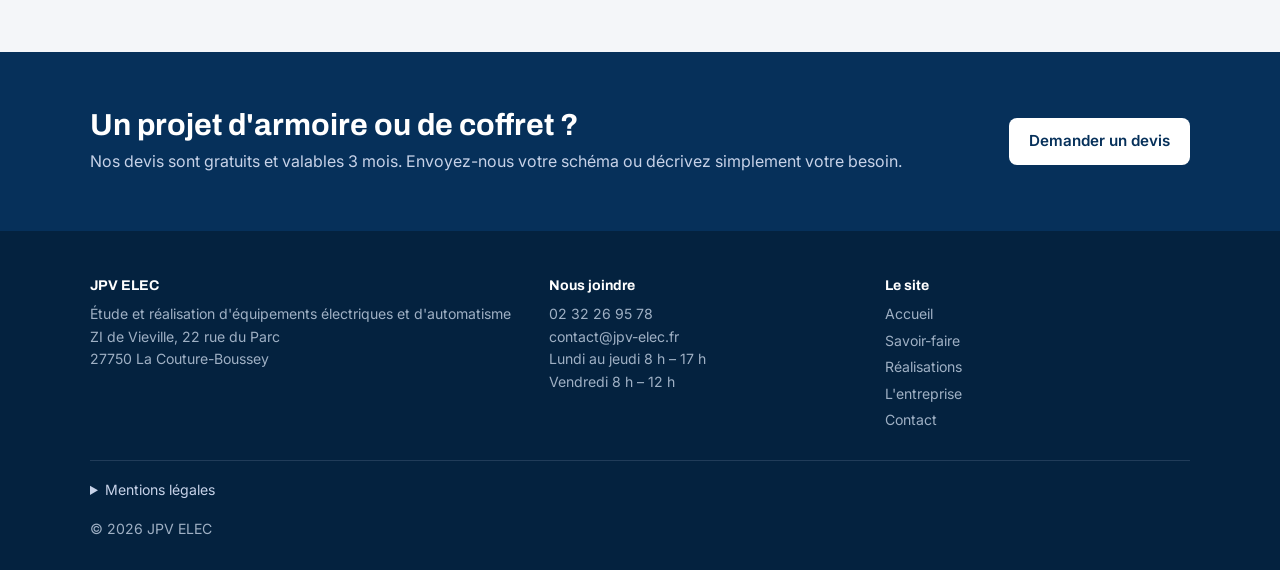
==== commit c57bf9c8: "Accueil : photos récentes sur les trois vignettes Co-Authored-By: Claude Opus 5.5 <noreply@anthropic" ====
--- a/index.html
+++ b/index.html
@@ -69,15 +69,15 @@
     <p class="lead">Câbleurs et tableautiers spécialisés, nous prenons en charge tout ou partie de votre projet d'équipement électrique ou d'automatisme industriel.</p>
     <div class="previews">
       <a class="preview" href="savoir-faire.html">
-        <img src="img/i850024b28430c142-vignette.webp" srcset="img/i850024b28430c142-vignette.webp 382w, img/i850024b28430c142-1600.webp 900w" sizes="auto, (max-width: 560px) 95vw, 360px" alt="Armoire électrique avec variateurs câblée par JPV ELEC" loading="lazy">
+        <img src="img/fab-m251-2-vignette.webp" srcset="img/fab-m251-2-vignette.webp 640w, img/fab-m251-2-1600.webp 1600w" sizes="auto, (max-width: 560px) 95vw, 360px" alt="Câblage intérieur d'un coffret automate réalisé par JPV ELEC" loading="lazy">
         <div><h3>Notre savoir-faire</h3><p>Études, câblage d'armoires et coffrets, schémas électriques, automates et mise en service. Chaque équipement est testé avant de partir.</p><span class="more">Découvrir →</span></div>
       </a>
       <a class="preview" href="realisations.html">
-        <img src="img/i2200077b1ac6ef0a-vignette.webp" srcset="img/i2200077b1ac6ef0a-vignette.webp 510w, img/i2200077b1ac6ef0a-1600.webp 1200w" sizes="auto, (max-width: 560px) 95vw, 360px" alt="Façade de pupitre de commande réalisée par JPV ELEC" loading="lazy">
+        <img src="img/fab-pompe-vignette.webp" srcset="img/fab-pompe-vignette.webp 640w, img/fab-pompe-1600.webp 1448w" sizes="auto, (max-width: 560px) 95vw, 360px" alt="Coffret de commande de pompe réalisé par JPV ELEC, face avant et câblage" loading="lazy">
         <div><h3>Nos réalisations</h3><p>Armoires d'automatisme, pupitres, coffrets et séries industrielles sortis de notre atelier.</p><span class="more">Voir les photos →</span></div>
       </a>
       <a class="preview" href="entreprise.html">
-        <img src="img/i78c665cf13bf3472-vignette.webp" srcset="img/i78c665cf13bf3472-vignette.webp 640w, img/i78c665cf13bf3472-1600.webp 1600w" sizes="auto, (max-width: 560px) 95vw, 360px" alt="Armoire d'automatisme dans l'atelier JPV ELEC" loading="lazy">
+        <img src="img/fab-lot-armoires-vignette.webp" srcset="img/fab-lot-armoires-vignette.webp 640w, img/fab-lot-armoires-1600.webp 1600w" sizes="auto, (max-width: 560px) 95vw, 360px" alt="Lot d'armoires en cours de réalisation dans l'atelier JPV ELEC" loading="lazy">
         <div><h3>L'entreprise</h3><p>Une équipe de câbleurs spécialisés au cœur de l'Eure depuis 1995, au service d'industriels de tous secteurs.</p><span class="more">Nous connaître →</span></div>
       </a>
     </div>
--- a/style.css
+++ b/style.css
@@ -79,8 +79,6 @@
 .preview{background:var(--card);border:1px solid var(--line);border-radius:var(--radius);overflow:hidden;text-decoration:none;display:flex;flex-direction:column;transition:transform .15s,box-shadow .15s}
 .preview:hover{transform:translateY(-3px);box-shadow:0 12px 30px rgba(6,48,90,.1)}
 .preview img{width:100%;aspect-ratio:16/10;object-fit:cover}
-.preview img[src*="i850024b28430c142"]{object-position:center 44%}
-.preview img[src*="i2200077b1ac6ef0a"]{object-position:center 58%}
 .preview div{padding:20px 22px 22px;display:flex;flex-direction:column;flex:1}
 .preview h3{font-size:1.15rem;margin-bottom:6px}
 .preview p{color:var(--muted);font-size:.93rem;flex:1}
@@ -143,6 +141,7 @@
 .fab-photos{display:grid;grid-template-columns:1fr 1fr;gap:12px}
 .fab-photos.three{grid-template-columns:repeat(3,1fr)}
 .fab-photos .shot:only-child{grid-column:1/-1;aspect-ratio:3/4;max-width:340px}
+.fab-photos.single .shot{aspect-ratio:4/3;max-width:none}
 .for{display:inline-block;font-size:.8rem;font-weight:600;color:var(--blue);background:#e6edf6;padding:4px 10px;border-radius:99px;margin-bottom:10px}
 .fab h3{font-size:1.4rem;margin-bottom:10px}
 .fab-txt>p{color:var(--muted)}
@@ -174,6 +173,7 @@
 .about{display:grid;grid-template-columns:1fr 1fr;gap:56px;align-items:center}
 .about .photo{border-radius:var(--radius);overflow:hidden;aspect-ratio:4/3;background:#d9dee3}
 .about .photo img{width:100%;height:100%;object-fit:cover}
+.about .photo.tall{aspect-ratio:4/5;width:100%;max-width:440px;justify-self:center}
 .timeline{list-style:none;margin-top:26px;border-left:2px solid var(--sky);padding-left:22px;display:grid;gap:16px}
 .timeline li{position:relative}
 .timeline li::before{content:"";position:absolute;left:-29px;top:6px;width:12px;height:12px;border-radius:50%;background:var(--blue);border:2px solid var(--bg)}
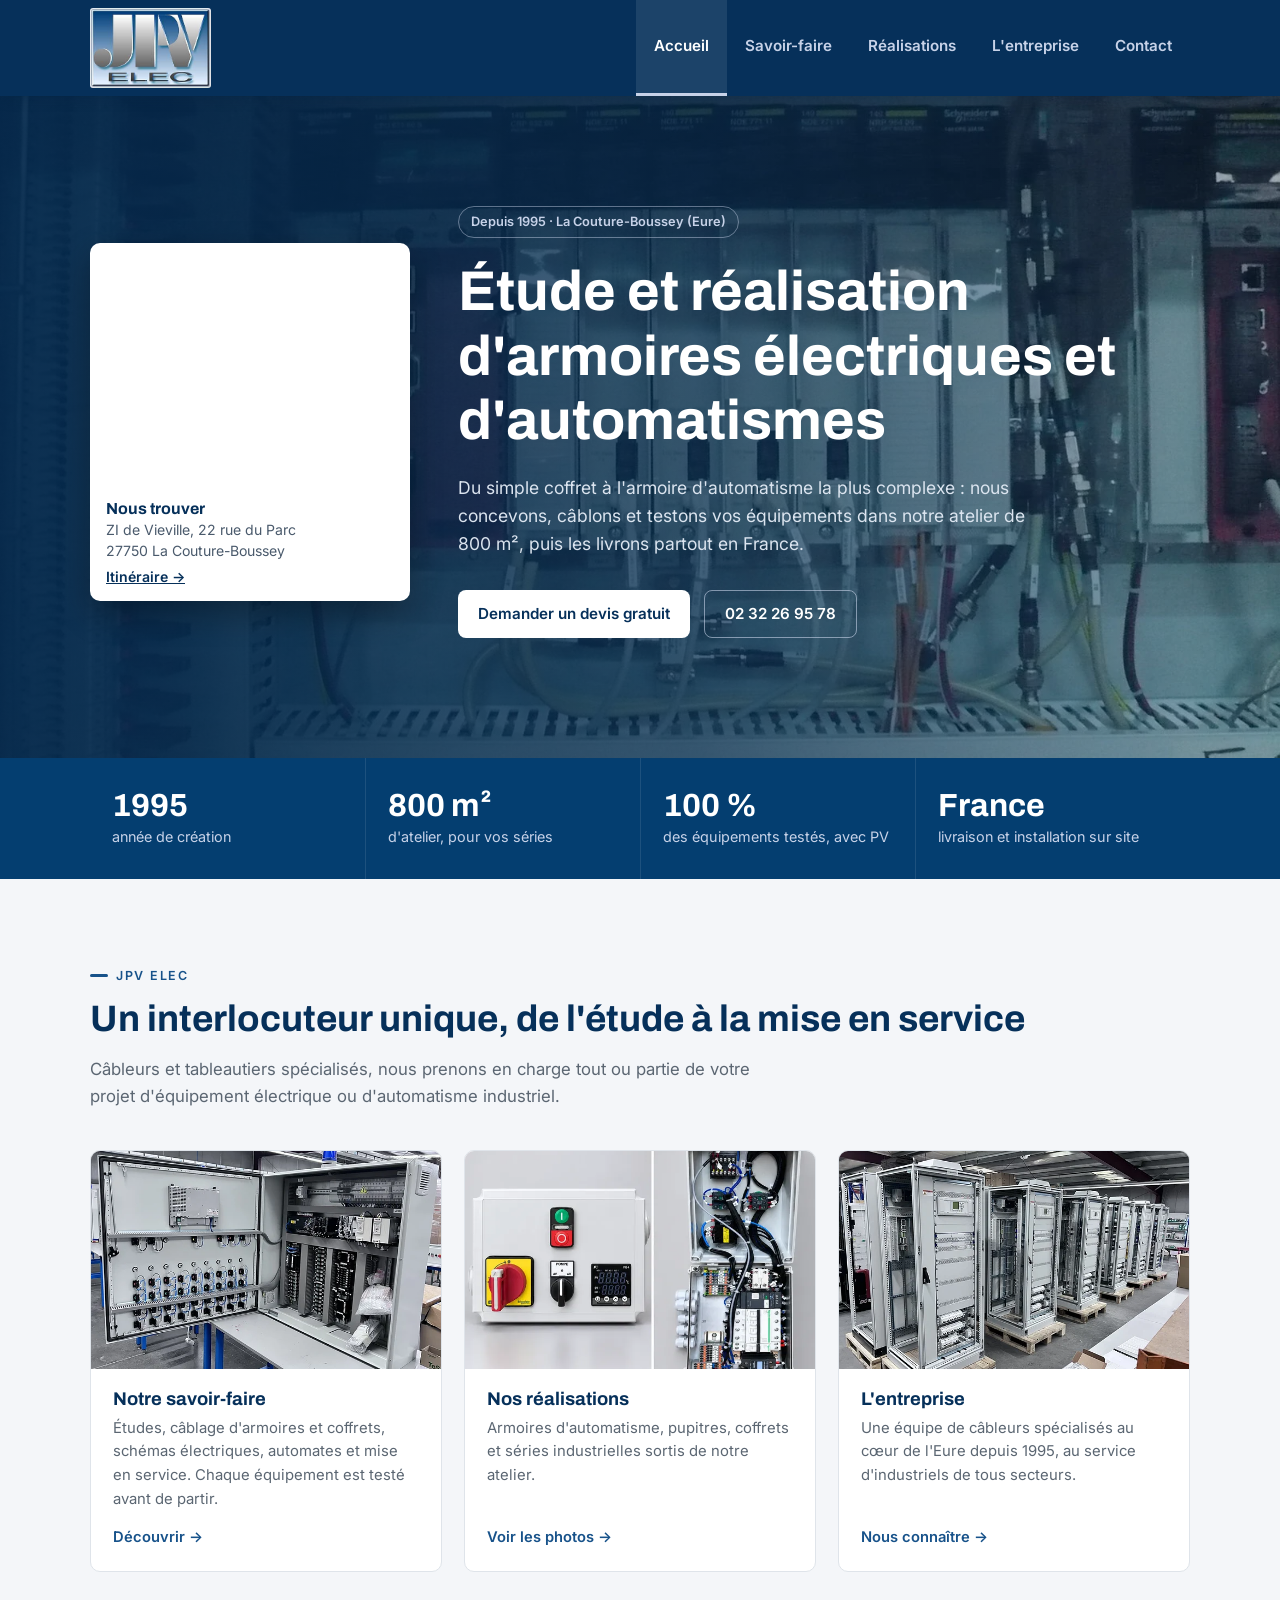
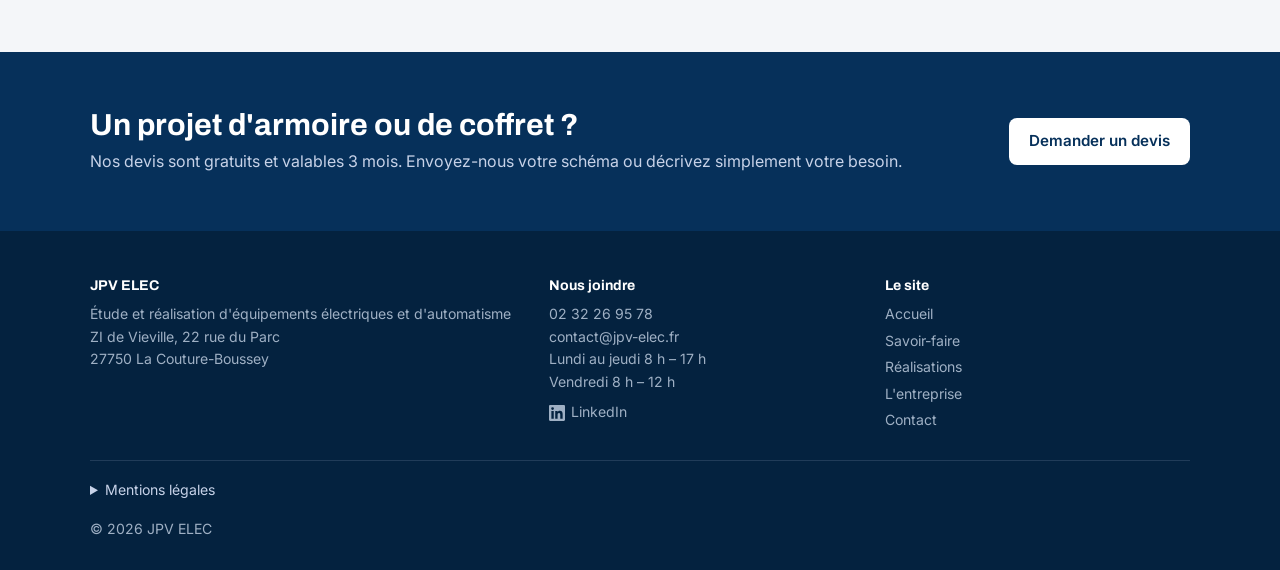
==== commit a485deef: "Ajoute le lien LinkedIn (pied de page et page Contact) Co-Authored-By: Claude Opus 5.5 <noreply@anth" ====
--- a/index.html
+++ b/index.html
@@ -101,7 +101,7 @@
   <div class="wrap">
     <div class="fg">
       <div><b>JPV ELEC</b>Étude et réalisation d'équipements électriques et d'automatisme<br>ZI de Vieville, 22 rue du Parc<br>27750 La Couture-Boussey</div>
-      <div><b>Nous joindre</b><a href="tel:+33232269578">02 32 26 95 78</a><br><a href="mailto:contact@jpv-elec.fr">contact@jpv-elec.fr</a><br>Lundi au jeudi 8 h – 17 h<br>Vendredi 8 h – 12 h</div>
+      <div><b>Nous joindre</b><a href="tel:+33232269578">02 32 26 95 78</a><br><a href="mailto:contact@jpv-elec.fr">contact@jpv-elec.fr</a><br>Lundi au jeudi 8 h – 17 h<br>Vendredi 8 h – 12 h<br><a class="li" href="https://www.linkedin.com/in/jpv-elec" target="_blank" rel="noopener"><svg width="16" height="16" viewBox="0 0 24 24" fill="currentColor" aria-hidden="true"><path d="M20.45 20.45h-3.56v-5.57c0-1.33-.02-3.04-1.85-3.04-1.86 0-2.14 1.45-2.14 2.94v5.67H9.34V9h3.42v1.56h.05c.48-.9 1.64-1.85 3.37-1.85 3.6 0 4.27 2.37 4.27 5.46v6.28zM5.34 7.43a2.06 2.06 0 1 1 0-4.13 2.06 2.06 0 0 1 0 4.13zM7.12 20.45H3.56V9h3.56v11.45zM22.22 0H1.77C.79 0 0 .77 0 1.73v20.54C0 23.23.79 24 1.77 24h20.45c.98 0 1.78-.77 1.78-1.73V1.73C24 .77 23.2 0 22.22 0z"/></svg>LinkedIn</a></div>
       <div><b>Le site</b>
         <ul>
           <li><a href="index.html">Accueil</a></li>
--- a/style.css
+++ b/style.css
@@ -190,6 +190,7 @@
 .info div{display:grid;grid-template-columns:40px 1fr;gap:12px;align-items:start}
 .info .ico{width:40px;height:40px;margin:0}
 .info .ico svg{width:20px;height:20px}
+.ico-li svg{fill:var(--blue);stroke:none}
 .info b{display:block;color:var(--navy)}
 .info a{text-decoration:none}
 .info a:hover{color:var(--blue)}
@@ -214,6 +215,7 @@
 footer b{color:#fff;display:block;margin-bottom:6px;font-family:Archivo}
 footer a{text-decoration:none}
 footer a:hover{color:#fff}
+footer .li{display:inline-flex;align-items:center;gap:6px;margin-top:8px}
 footer ul{list-style:none;display:grid;gap:4px}
 footer details{margin-top:28px;border-top:1px solid rgba(199,210,232,.15);padding-top:18px}
 footer summary{cursor:pointer;color:var(--sky)}
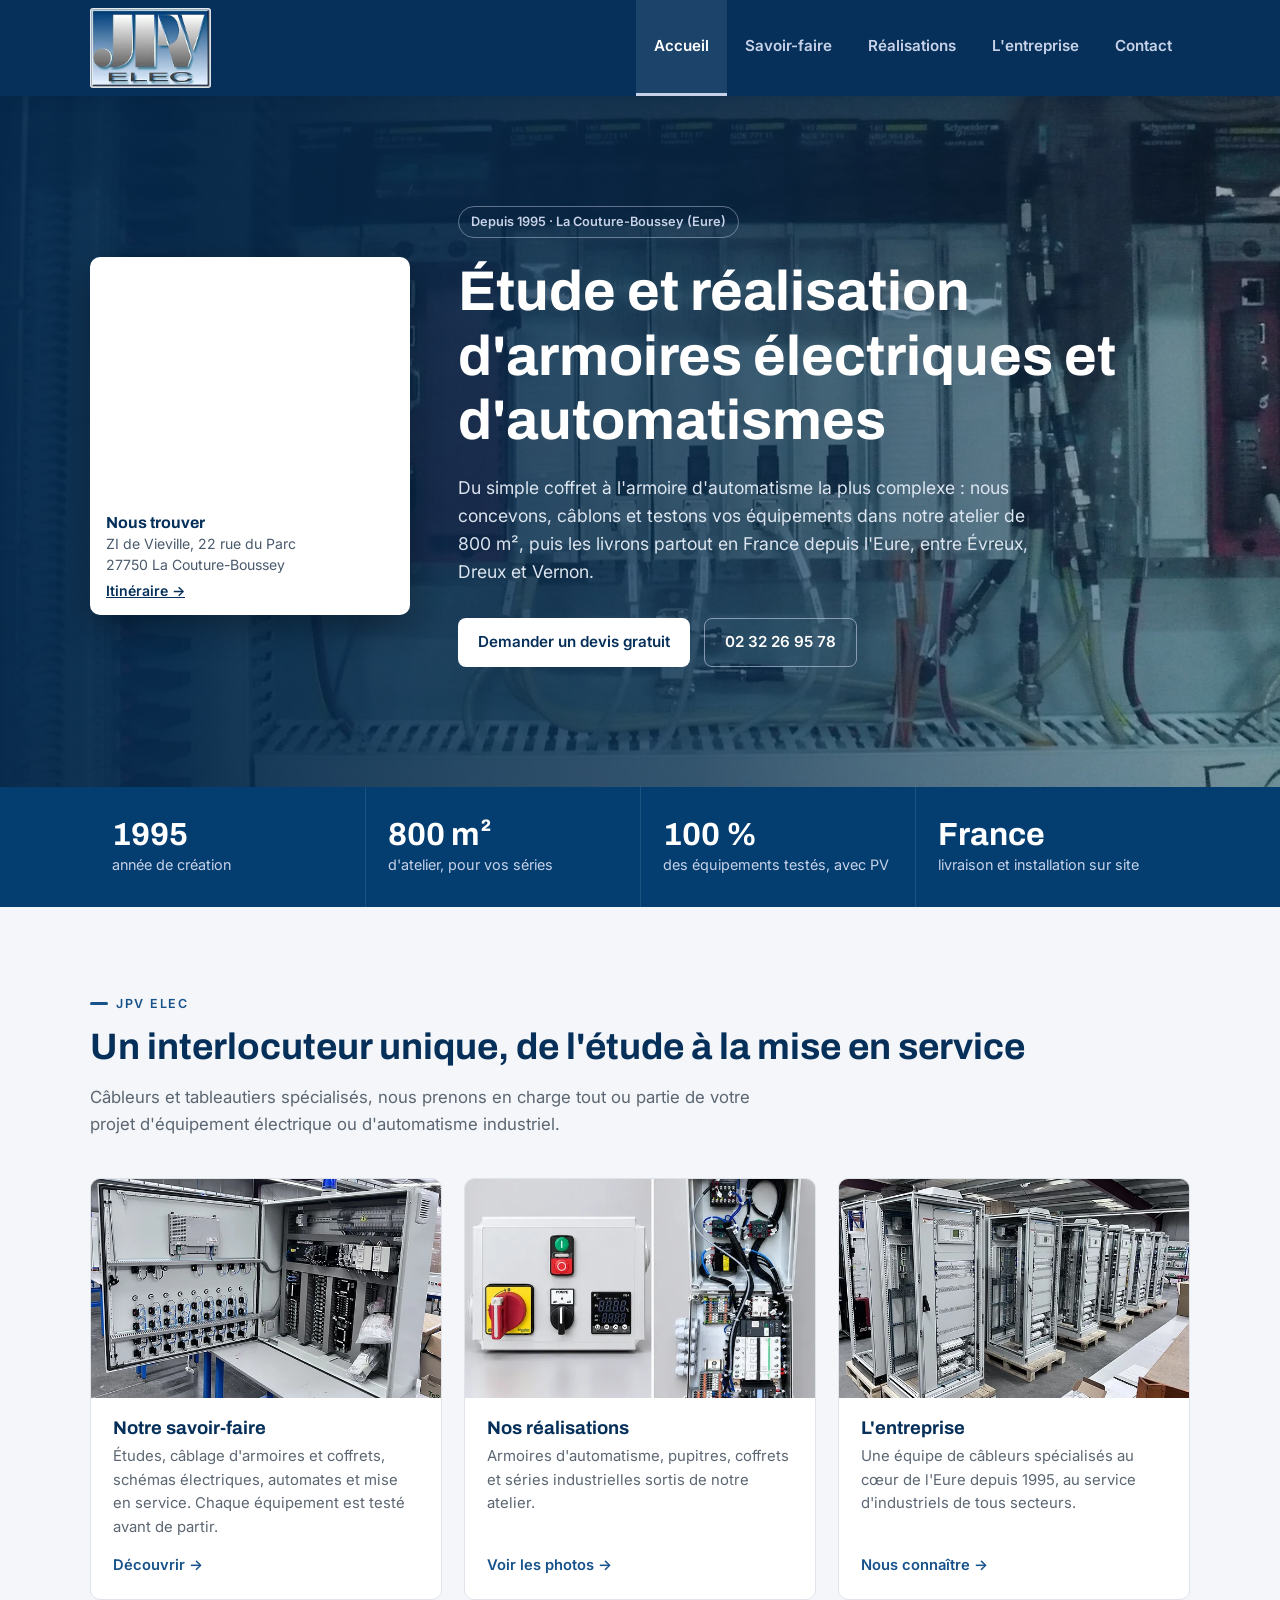
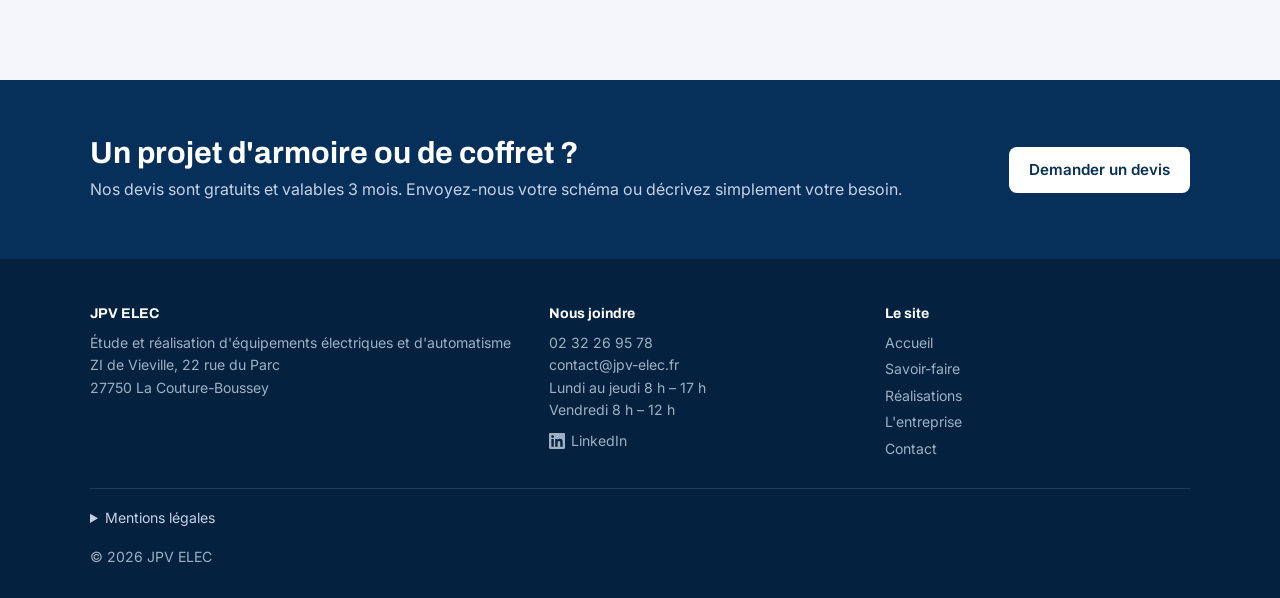
==== commit 1648875a: "Ajoute les secteurs d'activité et des mots-clés locaux (Évreux, Dreux, Vernon, Normandie) Co-Authore" ====
--- a/index.html
+++ b/index.html
@@ -3,8 +3,8 @@
 <head>
 <meta charset="utf-8">
 <meta name="viewport" content="width=device-width, initial-scale=1">
-<title>JPV ELEC – Armoires électriques et automatismes – La Couture-Boussey (Eure)</title>
-<meta name="description" content="JPV ELEC, depuis 1995 à La Couture-Boussey (27) : étude, câblage et réalisation d'armoires et coffrets électriques et d'automatismes. Tests à 100 %, livraison partout en France.">
+<title>JPV ELEC – Câbleur tableautier, armoires électriques et automatismes – Eure (27), Normandie</title>
+<meta name="description" content="Câbleur tableautier depuis 1995 à La Couture-Boussey (Eure), entre Évreux, Dreux et Vernon : étude, sous-traitance de câblage, armoires et coffrets électriques, automatismes. Tests à 100 %, livraison partout en France.">
 <link rel="preconnect" href="https://fonts.googleapis.com">
 <link rel="preconnect" href="https://fonts.gstatic.com" crossorigin>
 <link href="https://fonts.googleapis.com/css2?family=Archivo:wght@500;700;800&family=Inter:wght@400;500;600&display=swap" rel="stylesheet">
@@ -37,7 +37,7 @@
     <div class="hero-text">
       <span class="badge">Depuis 1995 · La Couture-Boussey (Eure)</span>
       <h1>Étude et réalisation d'armoires électriques et d'automatismes</h1>
-      <p>Du simple coffret à l'armoire d'automatisme la plus complexe : nous concevons, câblons et testons vos équipements dans notre atelier de 800 m², puis les livrons partout en France.</p>
+      <p>Du simple coffret à l'armoire d'automatisme la plus complexe : nous concevons, câblons et testons vos équipements dans notre atelier de 800 m², puis les livrons partout en France depuis l'Eure, entre Évreux, Dreux et Vernon.</p>
       <div class="ctas">
         <a class="btn light" href="contact.html#devis">Demander un devis gratuit</a>
         <a class="btn ghost" href="tel:+33232269578">02 32 26 95 78</a>
--- a/style.css
+++ b/style.css
@@ -191,6 +191,10 @@
 .info .ico{width:40px;height:40px;margin:0}
 .info .ico svg{width:20px;height:20px}
 .ico-li svg{fill:var(--blue);stroke:none}
+.sectors{display:grid;grid-template-columns:repeat(auto-fill,minmax(210px,1fr));gap:14px;margin-top:32px}
+.sector{background:var(--bg);border:1px solid var(--line);border-left:3px solid var(--blue);border-radius:8px;padding:16px 18px}
+.sector b{display:block;color:var(--navy);font-family:Archivo,Inter,sans-serif;margin-bottom:4px}
+.sector span{display:block;color:var(--muted);font-size:.88rem;line-height:1.45}
 .info b{display:block;color:var(--navy)}
 .info a{text-decoration:none}
 .info a:hover{color:var(--blue)}
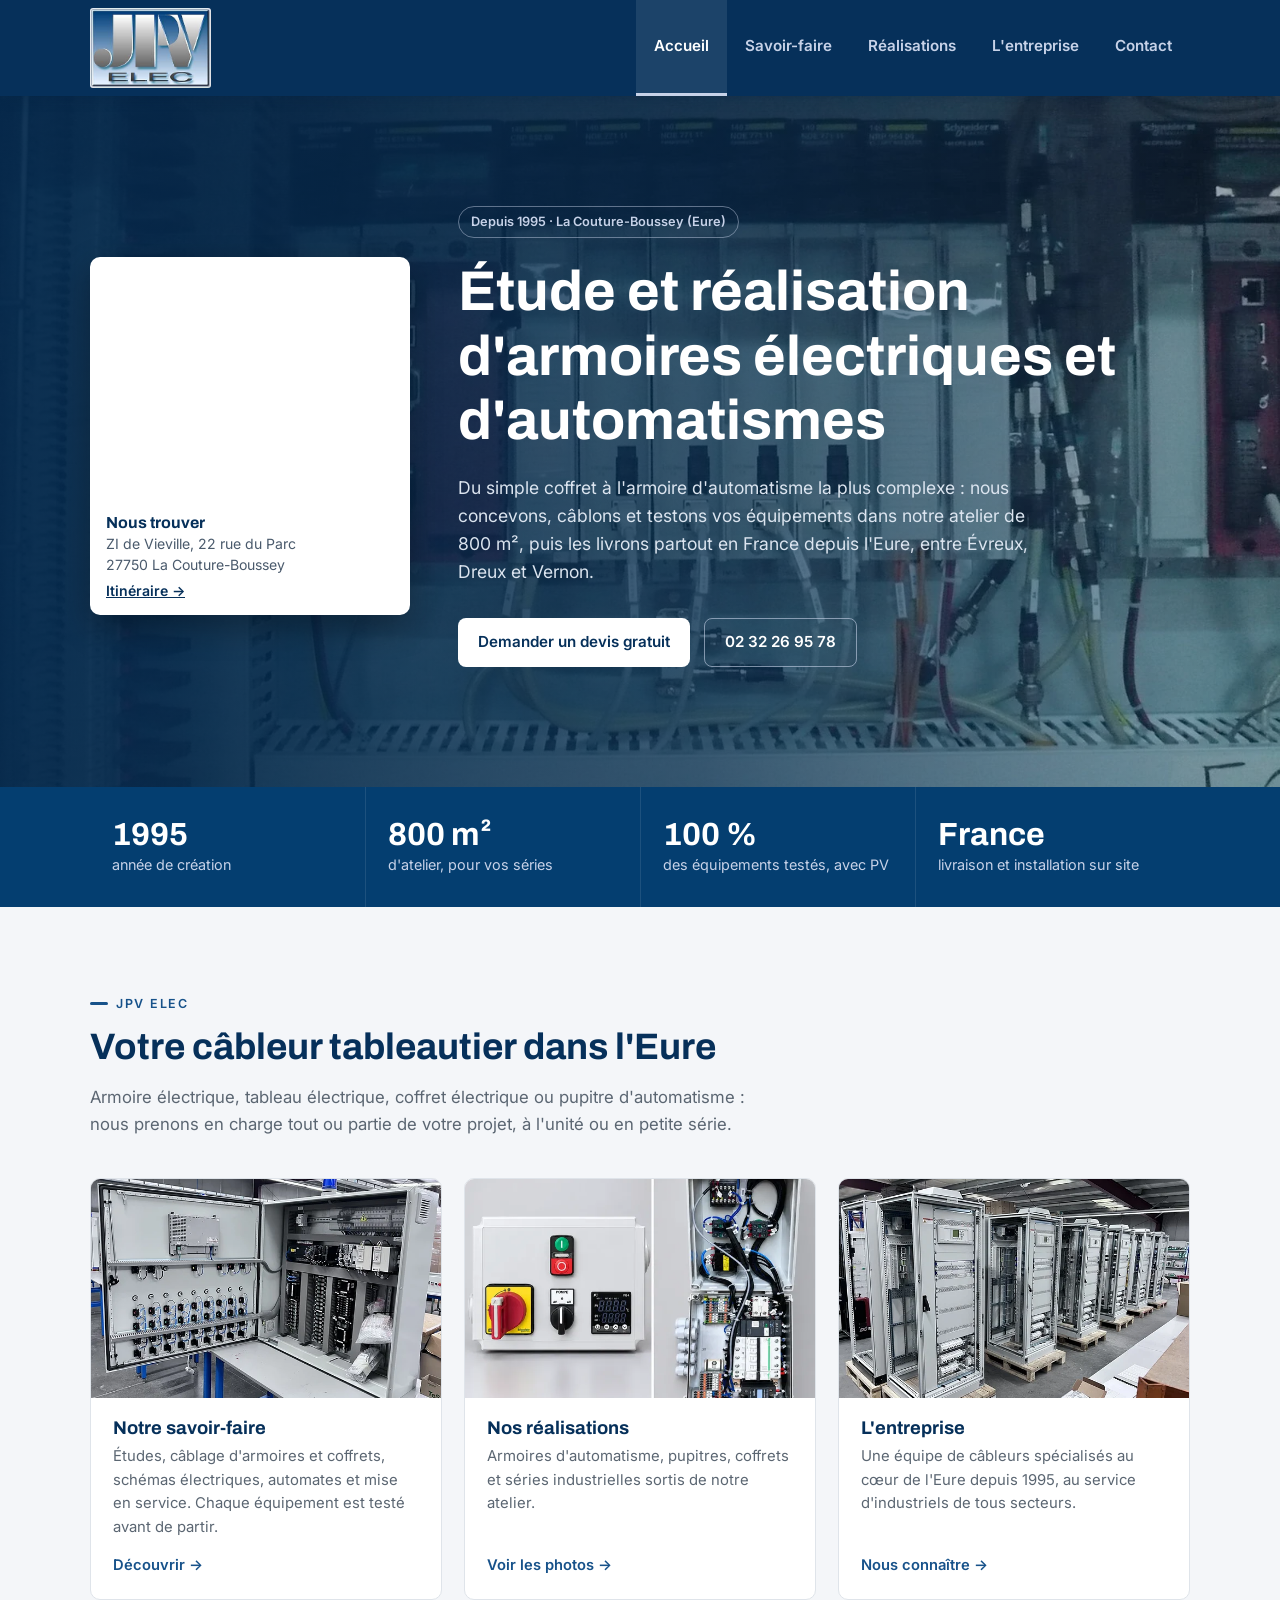
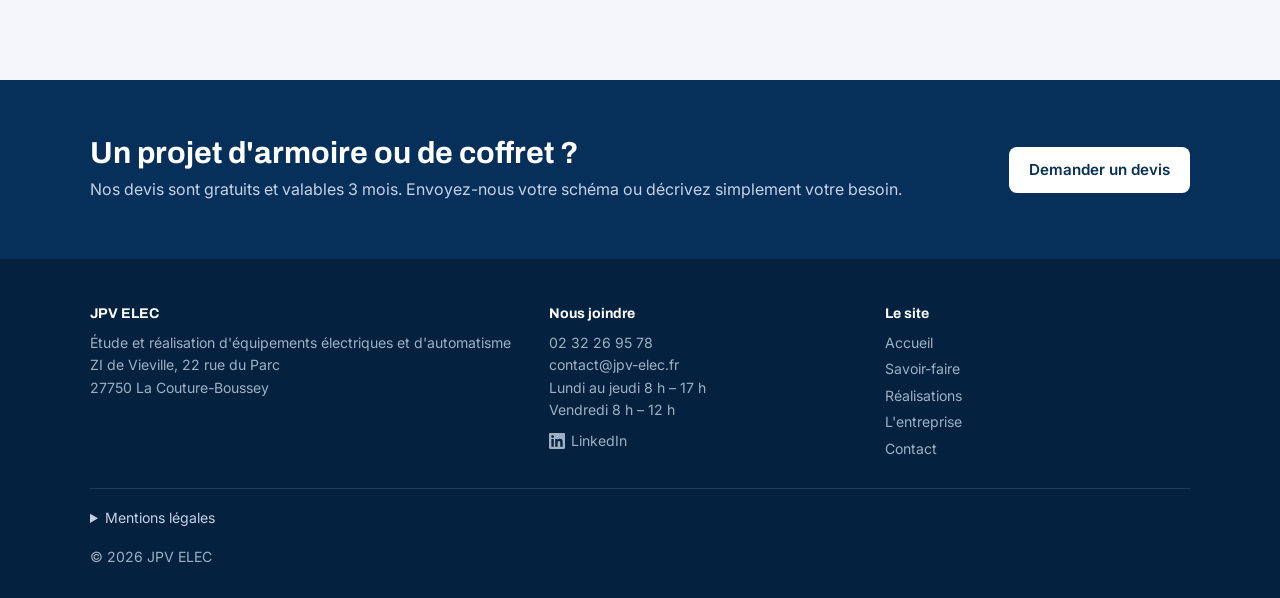
==== commit e72d588c: "SEO : H1 avec mots-clés, titres et descriptions raccourcis, données LocalBusiness et Open Graph, pag" ====
--- a/index.html
+++ b/index.html
@@ -3,8 +3,61 @@
 <head>
 <meta charset="utf-8">
 <meta name="viewport" content="width=device-width, initial-scale=1">
-<title>JPV ELEC – Câbleur tableautier, armoires électriques et automatismes – Eure (27), Normandie</title>
-<meta name="description" content="Câbleur tableautier depuis 1995 à La Couture-Boussey (Eure), entre Évreux, Dreux et Vernon : étude, sous-traitance de câblage, armoires et coffrets électriques, automatismes. Tests à 100 %, livraison partout en France.">
+<title>Armoires électriques et automatismes – JPV ELEC, Eure (27)</title>
+<meta name="description" content="Câbleur tableautier près d'Évreux, Dreux et Vernon : étude, câblage et test d'armoires, tableaux et coffrets électriques. Devis gratuit.">
+<link rel="canonical" href="https://www.jpv-elec.com/">
+<meta property="og:type" content="website">
+<meta property="og:locale" content="fr_FR">
+<meta property="og:site_name" content="JPV ELEC">
+<meta property="og:title" content="Armoires électriques et automatismes – JPV ELEC, Eure (27)">
+<meta property="og:description" content="Câbleur tableautier près d'Évreux, Dreux et Vernon : étude, câblage et test d'armoires, tableaux et coffrets électriques. Devis gratuit.">
+<meta property="og:url" content="https://www.jpv-elec.com/">
+<meta property="og:image" content="https://www.jpv-elec.com/img/ia21ee60344812179-1600.webp">
+<script type="application/ld+json">
+{
+ "@context": "https://schema.org",
+ "@type": "LocalBusiness",
+ "name": "JPV ELEC",
+ "url": "https://www.jpv-elec.com/",
+ "logo": "https://www.jpv-elec.com/img/logo-jpv-elec.jpg",
+ "image": "https://www.jpv-elec.com/img/ia21ee60344812179-1600.webp",
+ "description": "Câbleur tableautier : étude, câblage et test d'armoires et coffrets électriques et d'automatismes depuis 1995.",
+ "telephone": "+33232269578",
+ "email": "contact@jpv-elec.fr",
+ "foundingDate": "1995",
+ "address": {
+  "@type": "PostalAddress",
+  "streetAddress": "22 rue du Parc, ZI de Vieville",
+  "postalCode": "27750",
+  "addressLocality": "La Couture-Boussey",
+  "addressRegion": "Normandie",
+  "addressCountry": "FR"
+ },
+ "openingHoursSpecification": [
+  {
+   "@type": "OpeningHoursSpecification",
+   "dayOfWeek": [
+    "Monday",
+    "Tuesday",
+    "Wednesday",
+    "Thursday"
+   ],
+   "opens": "08:00",
+   "closes": "17:00"
+  },
+  {
+   "@type": "OpeningHoursSpecification",
+   "dayOfWeek": "Friday",
+   "opens": "08:00",
+   "closes": "12:00"
+  }
+ ],
+ "areaServed": "FR",
+ "sameAs": [
+  "https://www.linkedin.com/in/jpv-elec"
+ ]
+}
+</script>
 <link rel="preconnect" href="https://fonts.googleapis.com">
 <link rel="preconnect" href="https://fonts.gstatic.com" crossorigin>
 <link href="https://fonts.googleapis.com/css2?family=Archivo:wght@500;700;800&family=Inter:wght@400;500;600&display=swap" rel="stylesheet">
@@ -65,8 +118,8 @@
 <section>
   <div class="wrap">
     <span class="kicker">JPV ELEC</span>
-    <h2>Un interlocuteur unique, de l'étude à la mise en service</h2>
-    <p class="lead">Câbleurs et tableautiers spécialisés, nous prenons en charge tout ou partie de votre projet d'équipement électrique ou d'automatisme industriel.</p>
+    <h2>Votre câbleur tableautier dans l'Eure</h2>
+    <p class="lead">Armoire électrique, tableau électrique, coffret électrique ou pupitre d'automatisme : nous prenons en charge tout ou partie de votre projet, à l'unité ou en petite série.</p>
     <div class="previews">
       <a class="preview" href="savoir-faire.html">
         <img src="img/fab-m251-2-vignette.webp" srcset="img/fab-m251-2-vignette.webp 640w, img/fab-m251-2-1600.webp 1600w" sizes="auto, (max-width: 560px) 95vw, 360px" alt="Câblage intérieur d'un coffret automate réalisé par JPV ELEC" loading="lazy">
--- a/style.css
+++ b/style.css
@@ -88,6 +88,7 @@
 .cta-band .wrap{display:flex;justify-content:space-between;align-items:center;gap:24px;flex-wrap:wrap}
 .cta-band h2{color:#fff;margin:0 0 6px;font-size:clamp(1.4rem,2.6vw,1.9rem)}
 .cta-band p{color:var(--sky)}
+.cta-band p a{color:#fff}
 
 /* SAVOIR-FAIRE */
 .cards{display:grid;grid-template-columns:repeat(4,1fr);gap:20px;margin-top:40px}
